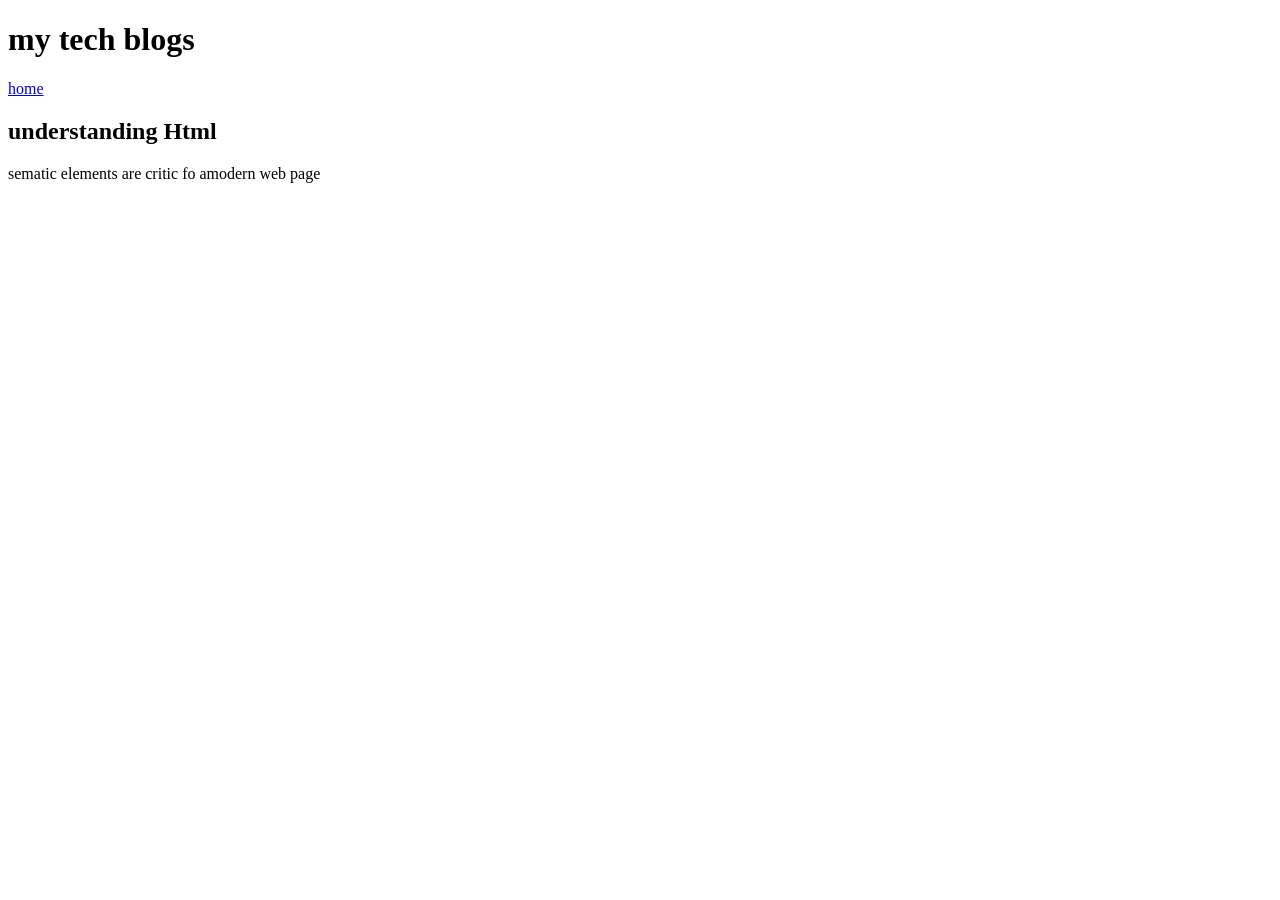
==== index.html @ 8750fa88 "push the codes" ====
<!DOCTYPE html>
<html lang="en">
<head>
    <meta charset="UTF-8">
    <meta name="viewport" content="width=device-width, initial-scale=1.0">
    <title>My first website</title>
</head>
<body>
  <header>
    <h1> my tech blogs</h1>
    </header>
    <nav>
        <a href="https://myaccount.google.com/?utm_source=chrome-settings">home</a>

    </nav>
    <main>
<article>
    <h2>
        understanding Html
    </h2>
    <p>
        sematic elements are critic fo amodern web page
    </p>
</article>
    </main>
</body>
</html>
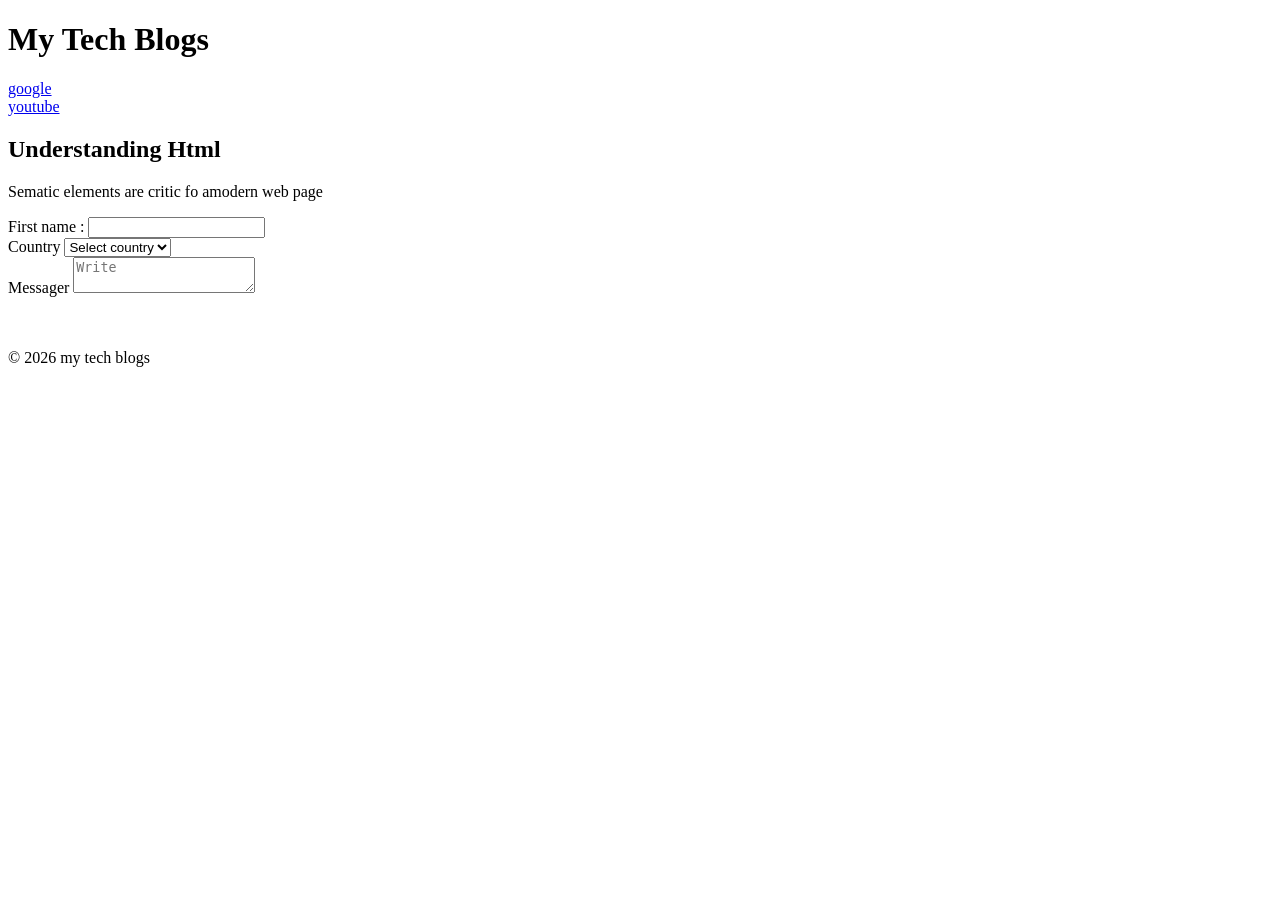
==== commit 16ddc896: "message" ====
--- a/index.html
+++ b/index.html
@@ -7,21 +7,46 @@
 </head>
 <body>
   <header>
-    <h1> my tech blogs</h1>
+    <h1> My Tech Blogs</h1>
     </header>
     <nav>
-        <a href="https://myaccount.google.com/?utm_source=chrome-settings">home</a>
+        <a href="https://www.google.com/s">google</a><br>
+        <a href="https://www.youtube.com/">youtube</a>
 
     </nav>
     <main>
 <article>
     <h2>
-        understanding Html
+        Understanding Html
     </h2>
     <p>
-        sematic elements are critic fo amodern web page
+        Sematic elements are critic fo amodern web page
     </p>
 </article>
-    </main>
+<label for="First name">First name :</label>
+<input type="text" name="First name" required>
+<br>
+
+<label>
+   Country
+    </label>
+<select>
+    <option>Select country</option>
+   <option>Rwanda</option>
+   <option>Uganda</option>
+   <option>Tanzania</option>
+   <option>kenya</option>
+</select>
+<br>
+<label for="Messager :">Messager</label>
+<textarea name="messager"placeholder=Write messager here></textarea>
+<br>
+<br>
+
+</main>
+<br>
+    <footer>
+        <p>© 2026 my tech blogs</p>
+    </footer>
 </body>
 </html>
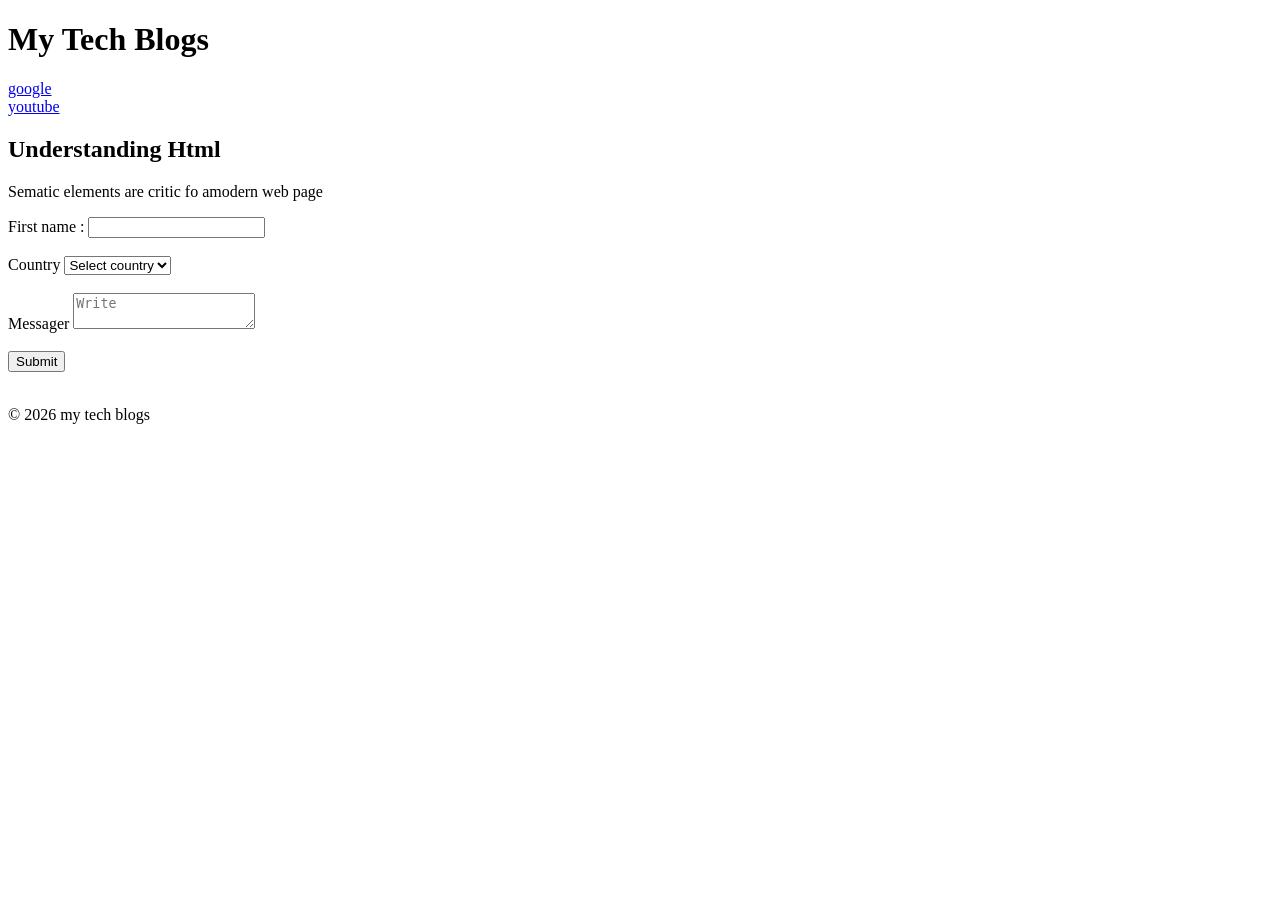
==== commit 8e36f00f: "send messager" ====
--- a/index.html
+++ b/index.html
@@ -26,7 +26,7 @@
 <label for="First name">First name :</label>
 <input type="text" name="First name" required>
 <br>
-
+<br>
 <label>
    Country
     </label>
@@ -38,10 +38,12 @@
    <option>kenya</option>
 </select>
 <br>
+<br>
 <label for="Messager :">Messager</label>
 <textarea name="messager"placeholder=Write messager here></textarea>
 <br>
 <br>
+<button type="submit">Submit</button>
 
 </main>
 <br>
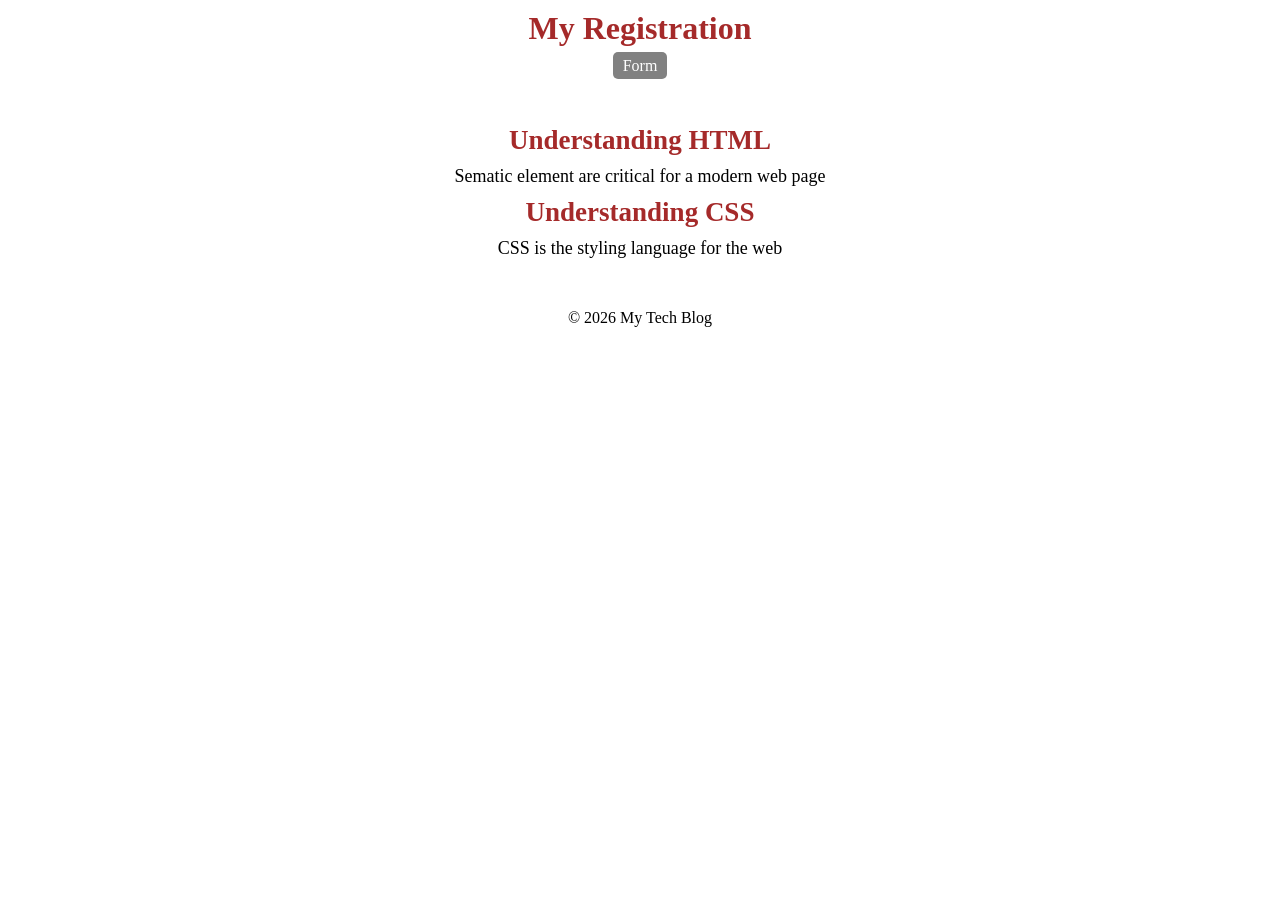
==== commit ab9db4ba: "first push" ====
--- a/index.html
+++ b/index.html
@@ -1,54 +1,39 @@
-<!DOCTYPE html>
+<!doctype html>
+
 <html lang="en">
-<head>
-    <meta charset="UTF-8">
-    <meta name="viewport" content="width=device-width, initial-scale=1.0">
-    <title>My first website</title>
-</head>
-<body>
-  <header>
-    <h1> My Tech Blogs</h1>
-    </header>
+    <head>
+    <meta charset="UTF-8" />
+    <meta name="viewport" content="width=device-width, initial-scale=1.0" />
+    <title>My First Website</title>
+    <link rel="stylesheet" href="/css/styles.css" />
+  </head>
+  
+  <body>
+  <header class="header">
+    <h1>My Registration <form (ngSubmit)="onSubmit()" #form="ngForm">
+    </form></h1>
     <nav>
-        <a href="https://www.google.com/s">google</a><br>
-        <a href="https://www.youtube.com/">youtube</a>
+      <a href="/form.html">Form</a>
+    </nav>
+  </header>
 
-    </nav>
-    <main>
-<article>
-    <h2>
-        Understanding Html
-    </h2>
-    <p>
-        Sematic elements are critic fo amodern web page
-    </p>
-</article>
-<label for="First name">First name :</label>
-<input type="text" name="First name" required>
-<br>
-<br>
-<label>
-   Country
-    </label>
-<select>
-    <option>Select country</option>
-   <option>Rwanda</option>
-   <option>Uganda</option>
-   <option>Tanzania</option>
-   <option>kenya</option>
-</select>
-<br>
-<br>
-<label for="Messager :">Messager</label>
-<textarea name="messager"placeholder=Write messager here></textarea>
-<br>
-<br>
-<button type="submit">Submit</button>
+  <main>
+    <article>
+      <h2>Understanding HTML</h2>
+      <p>Sematic element are critical for a modern web page</p>
+    </article>
+    <article>
+      <h2>Understanding CSS</h2>
+      <p>CSS is the styling language for the web</p>
+    </article>  
+    </article>
+  </main>
+  
 
-</main>
-<br>
-    <footer>
-        <p>© 2026 my tech blogs</p>
-    </footer>
-</body>
+
+  <footer>
+    <p>© 2026 My Tech Blog</p>
+  </footer>
+  </body>
+  
 </html>
--- a/css/styles.css
+++ b/css/styles.css
@@ -0,0 +1,129 @@
+* {
+    margin:0;
+    padding:0;
+    box-sizing: border-box;
+}
+
+body {
+    height: 100vh;
+}
+
+.header {
+    /* border: 2px solid black; */
+    margin: 10px;
+}
+
+.header h1 {
+    text-align: center;
+    color: brown;
+}
+
+.header nav {
+    text-align: center;
+    margin-top: 10px;
+
+}
+
+.header nav a {
+    padding:5px;
+    padding-left: 10px;
+    padding-right: 10px;
+    margin: 5px;
+    border: 1 px solid black;
+    background-color: rgb(129, 129, 129);
+    border-radius: 5px;
+    text-decoration: none;
+    color: white;
+}
+
+main {
+    /* border: 2px solid red; */
+    margin: 20px;
+    padding: 20px;
+    height: 100 vh;
+    text-align: center;
+}
+
+article {
+    font-size: 18px;
+    font-weight: 500;
+  
+}
+
+article h2 {
+      color: brown;
+      margin: 10px;
+}
+
+
+footer {
+    /* border: 2px solid blue; */
+    margin: 30px;
+    text-align: center;
+}
+
+.form-container {
+    border: 2px solid black;
+    margin: 20px;
+    border-radius: 10px;
+    box-shadow: 4px 2px 4px 1px;
+    padding: 20px;
+}
+
+.form-group {
+    padding: 10px;
+}
+
+.form-group label {
+    display: block;
+    margin-bottom: 2px;
+}
+
+.form-group input,
+.form-group select {
+    width: 100%;
+    padding: 8px;
+    border: 1px solid #ccc;
+    border-radius: 4px;
+    cursor: pointer;
+    margin-bottom: 10px;
+}
+
+.form-group :focus {
+    border: 1px solid brown;
+    outline:none;
+    
+}
+
+fieldset {
+    border: 1px solid #ccc;
+    padding: 10px;
+    margin-bottom: 10px;
+    border-radius: 4px;
+}
+
+.form-group textarea {
+    height: 100px;
+    width: 100%;
+    padding: 8px;
+    border: 1px solid #ccc;
+    border-radius: 4px;
+    margin-bottom: 10px;
+}
+
+
+.form-btn button {
+    padding: 10px 20px;
+    border: 1px solid brown;
+    border-radius: 4px;
+    background-color: brown;
+    color: white;
+    cursor: pointer;
+    margin: 10px;
+}
+
+.form-btn button:hover {
+    background-color: white;
+    color: brown;
+    border: 1px solid brown;
+}
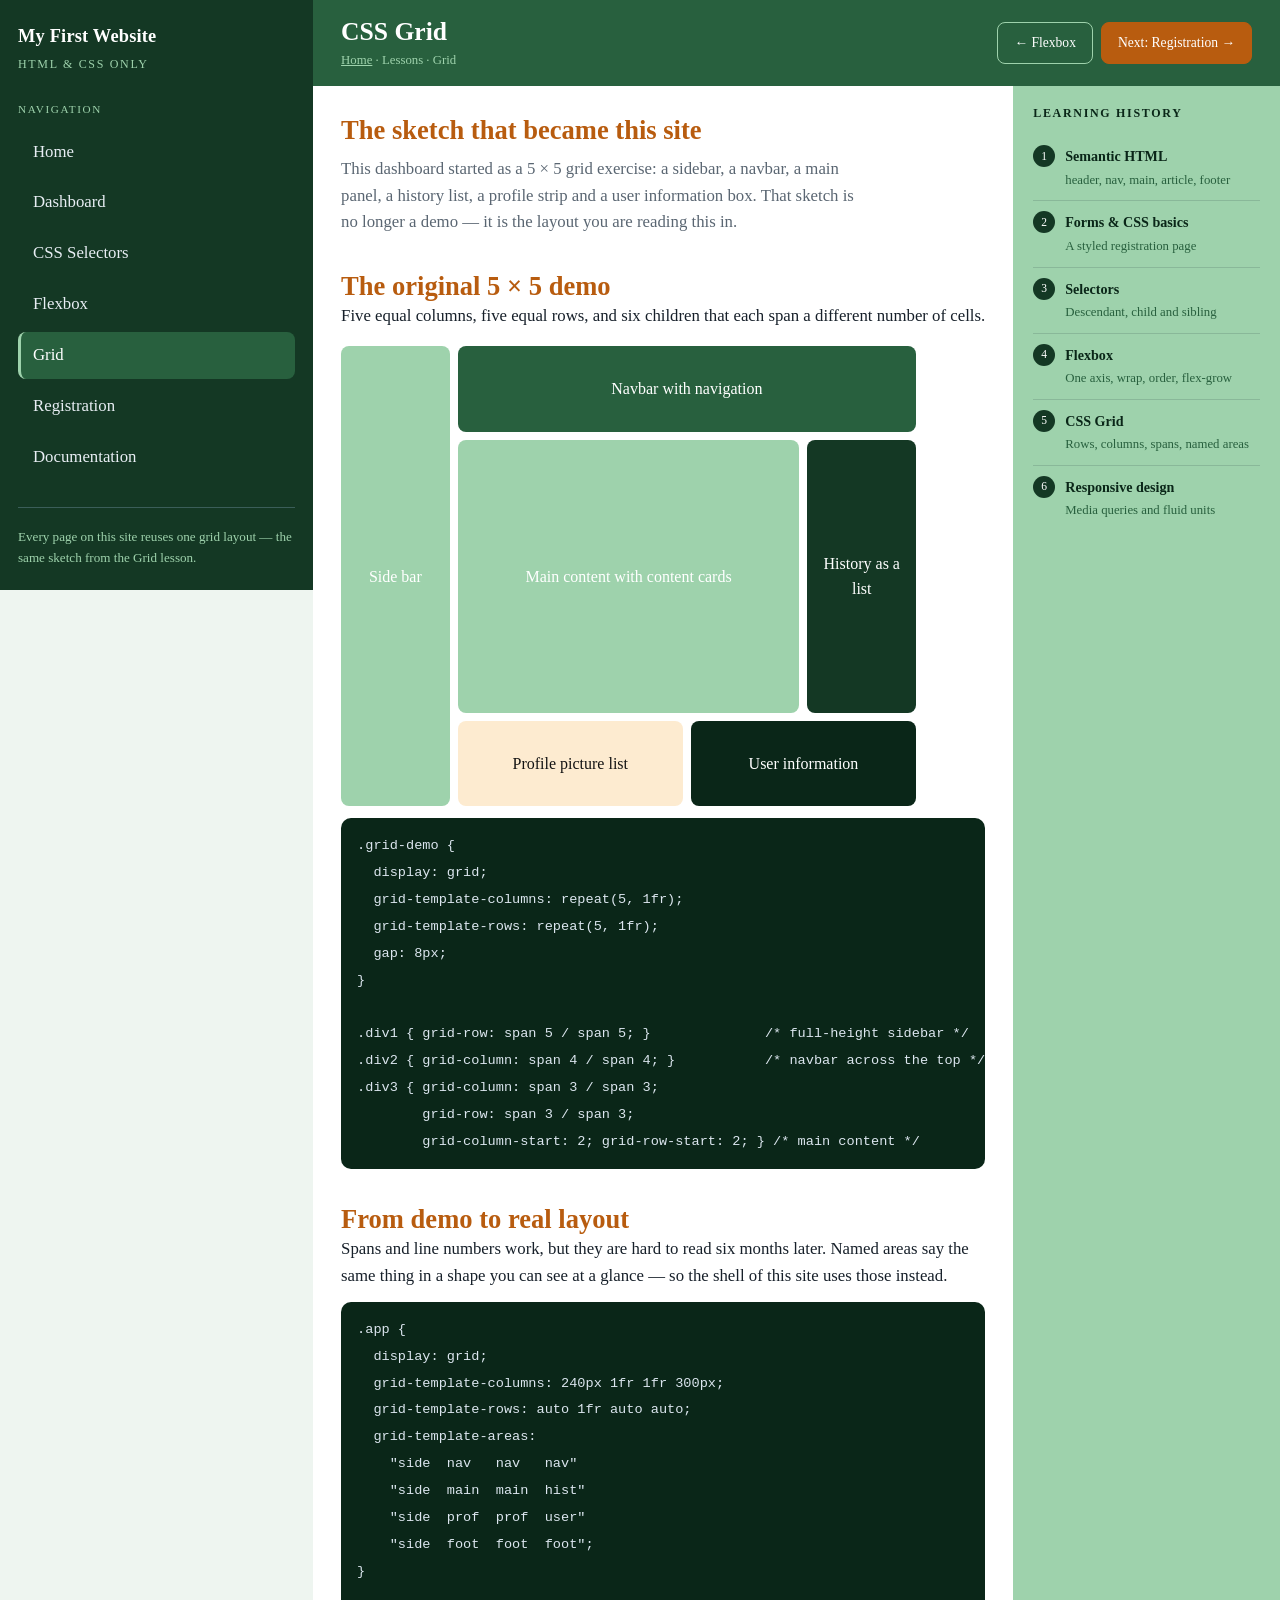
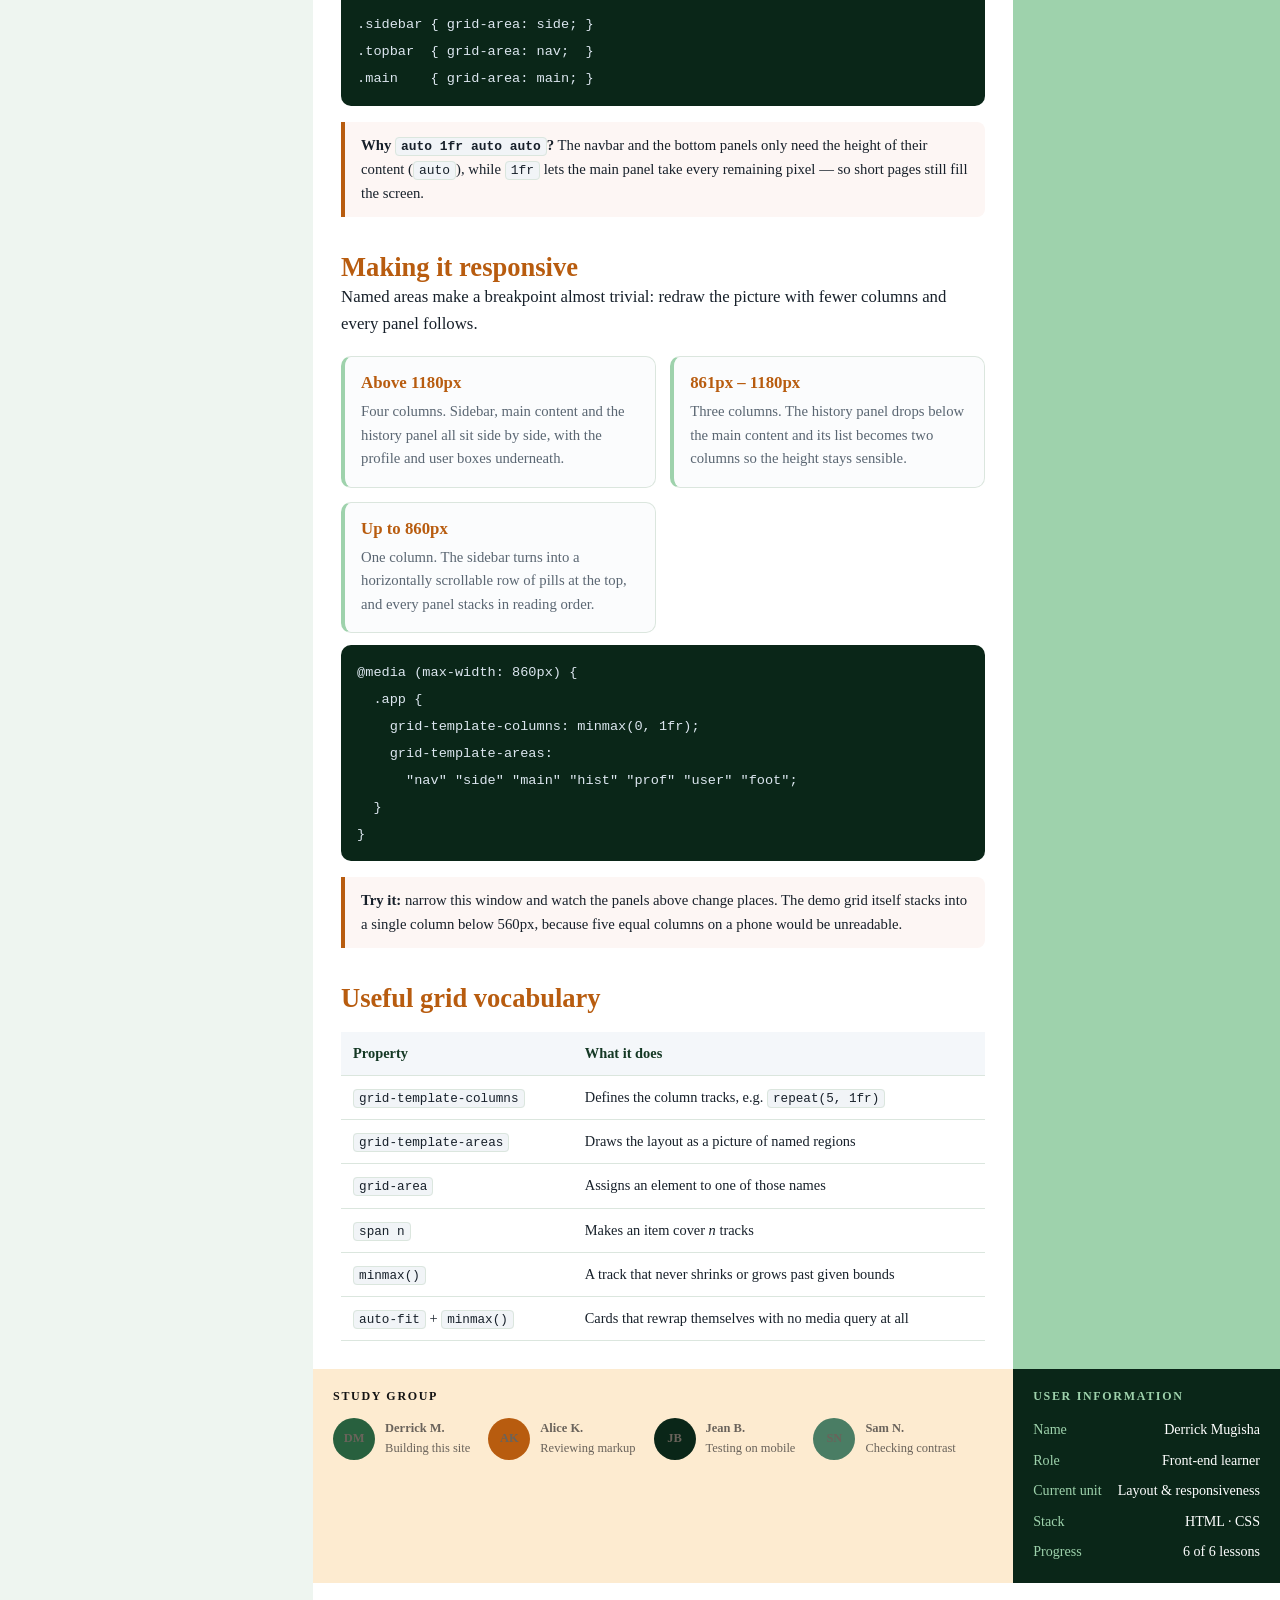
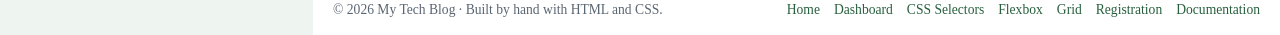
==== commit b4b983a4: "Green Planet Restaurant" ====
--- a/index.html
+++ b/index.html
@@ -1,39 +1,291 @@
 <!doctype html>
-
 <html lang="en">
-    <head>
+  <head>
     <meta charset="UTF-8" />
     <meta name="viewport" content="width=device-width, initial-scale=1.0" />
-    <title>My First Website</title>
-    <link rel="stylesheet" href="/css/styles.css" />
+    <meta
+      name="description"
+      content="CSS Grid study: the dashboard sketch that became the layout of this entire website."
+    />
+    <title>Grid · My First Website</title>
+    <link rel="stylesheet" href="css/styles.css" />
   </head>
+
+  <body>
+    <a class="skip-link" href="#main">Skip to main content</a>
+    <div class="app">
   
-  <body>
-  <header class="header">
-    <h1>My Registration <form (ngSubmit)="onSubmit()" #form="ngForm">
-    </form></h1>
-    <nav>
-      <a href="/form.html">Form</a>
-    </nav>
-  </header>
-
-  <main>
-    <article>
-      <h2>Understanding HTML</h2>
-      <p>Sematic element are critical for a modern web page</p>
-    </article>
-    <article>
-      <h2>Understanding CSS</h2>
-      <p>CSS is the styling language for the web</p>
-    </article>  
-    </article>
-  </main>
-  
-
-
-  <footer>
-    <p>© 2026 My Tech Blog</p>
-  </footer>
+      <aside class="sidebar">
+        <p class="brand">My First Website<span>HTML &amp; CSS only</span></p>
+
+        <p class="nav-label">Navigation</p>
+        <nav class="side-nav" aria-label="Main navigation">
+          <ul>
+            <li><a href="index.html">Home</a></li>
+            <li><a href="dashboard.html">Dashboard</a></li>
+            <li><a href="index2.html">CSS Selectors</a></li>
+            <li><a href="flex.html">Flexbox</a></li>
+            <li><a href="grid.html" aria-current="page">Grid</a></li>
+            <li><a href="form.html">Registration</a></li>
+            <li><a href="docs.html">Documentation</a></li>
+          </ul>
+        </nav>
+
+        <p class="side-note">
+          Every page on this site reuses one grid layout — the same sketch from
+          the Grid lesson.
+        </p>
+      </aside>
+
+      <header class="topbar">
+        <div>
+          <h1>CSS Grid</h1>
+          <p class="crumbs"><a href="index.html">Home</a> · Lessons · Grid</p>
+        </div>
+        <div class="topbar-actions">
+          <a class="btn" href="flex.html">← Flexbox</a>
+          <a class="btn btn-solid" href="form.html">Next: Registration →</a>
+        </div>
+      </header>
+
+      <main class="main panel" id="main">
+        <h2>The sketch that became this site</h2>
+        <p class="lede">
+          This dashboard started as a 5&nbsp;×&nbsp;5 grid exercise: a sidebar, a
+          navbar, a main panel, a history list, a profile strip and a user
+          information box. That sketch is no longer a demo — it is the layout
+          you are reading this in.
+        </p>
+
+        <section>
+          <h2>The original 5 × 5 demo</h2>
+          <p>
+            Five equal columns, five equal rows, and six children that each span
+            a different number of cells.
+          </p>
+
+          <div class="grid-demo">
+            <div class="div1">Side bar</div>
+            <div class="div2">Navbar with navigation</div>
+            <div class="div3">Main content with content cards</div>
+            <div class="div8">History as a list</div>
+            <div class="div9">Profile picture list</div>
+            <div class="div10">User information</div>
+          </div>
+
+          <pre><code>.grid-demo {
+  display: grid;
+  grid-template-columns: repeat(5, 1fr);
+  grid-template-rows: repeat(5, 1fr);
+  gap: 8px;
+}
+
+.div1 { grid-row: span 5 / span 5; }              /* full-height sidebar */
+.div2 { grid-column: span 4 / span 4; }           /* navbar across the top */
+.div3 { grid-column: span 3 / span 3;
+        grid-row: span 3 / span 3;
+        grid-column-start: 2; grid-row-start: 2; } /* main content */</code></pre>
+        </section>
+
+        <section>
+          <h2>From demo to real layout</h2>
+          <p>
+            Spans and line numbers work, but they are hard to read six months
+            later. Named areas say the same thing in a shape you can see at a
+            glance — so the shell of this site uses those instead.
+          </p>
+
+          <pre><code>.app {
+  display: grid;
+  grid-template-columns: 240px 1fr 1fr 300px;
+  grid-template-rows: auto 1fr auto auto;
+  grid-template-areas:
+    "side  nav   nav   nav"
+    "side  main  main  hist"
+    "side  prof  prof  user"
+    "side  foot  foot  foot";
+}
+
+.sidebar { grid-area: side; }
+.topbar  { grid-area: nav;  }
+.main    { grid-area: main; }</code></pre>
+
+          <div class="note">
+            <strong>Why <code>auto 1fr auto auto</code>?</strong> The navbar and
+            the bottom panels only need the height of their content
+            (<code>auto</code>), while <code>1fr</code> lets the main panel take
+            every remaining pixel — so short pages still fill the screen.
+          </div>
+        </section>
+
+        <section>
+          <h2>Making it responsive</h2>
+          <p>
+            Named areas make a breakpoint almost trivial: redraw the picture with
+            fewer columns and every panel follows.
+          </p>
+
+          <div class="cards">
+            <article class="card">
+              <h3>Above 1180px</h3>
+              <p>
+                Four columns. Sidebar, main content and the history panel all
+                sit side by side, with the profile and user boxes underneath.
+              </p>
+            </article>
+            <article class="card">
+              <h3>861px – 1180px</h3>
+              <p>
+                Three columns. The history panel drops below the main content and
+                its list becomes two columns so the height stays sensible.
+              </p>
+            </article>
+            <article class="card">
+              <h3>Up to 860px</h3>
+              <p>
+                One column. The sidebar turns into a horizontally scrollable row
+                of pills at the top, and every panel stacks in reading order.
+              </p>
+            </article>
+          </div>
+
+          <pre><code>@media (max-width: 860px) {
+  .app {
+    grid-template-columns: minmax(0, 1fr);
+    grid-template-areas:
+      "nav" "side" "main" "hist" "prof" "user" "foot";
+  }
+}</code></pre>
+
+          <div class="note">
+            <strong>Try it:</strong> narrow this window and watch the panels
+            above change places. The demo grid itself stacks into a single
+            column below 560px, because five equal columns on a phone would be
+            unreadable.
+          </div>
+        </section>
+
+        <section>
+          <h2>Useful grid vocabulary</h2>
+          <div class="table-wrap">
+            <table>
+              <thead>
+                <tr>
+                  <th>Property</th>
+                  <th>What it does</th>
+                </tr>
+              </thead>
+              <tbody>
+                <tr>
+                  <td><code>grid-template-columns</code></td>
+                  <td>Defines the column tracks, e.g. <code>repeat(5, 1fr)</code></td>
+                </tr>
+                <tr>
+                  <td><code>grid-template-areas</code></td>
+                  <td>Draws the layout as a picture of named regions</td>
+                </tr>
+                <tr>
+                  <td><code>grid-area</code></td>
+                  <td>Assigns an element to one of those names</td>
+                </tr>
+                <tr>
+                  <td><code>span n</code></td>
+                  <td>Makes an item cover <em>n</em> tracks</td>
+                </tr>
+                <tr>
+                  <td><code>minmax()</code></td>
+                  <td>A track that never shrinks or grows past given bounds</td>
+                </tr>
+                <tr>
+                  <td><code>auto-fit</code> + <code>minmax()</code></td>
+                  <td>Cards that rewrap themselves with no media query at all</td>
+                </tr>
+              </tbody>
+            </table>
+          </div>
+        </section>
+      </main>
+
+      <section class="history">
+        <h2>Learning history</h2>
+        <ol>
+          <li>
+            <strong>Semantic HTML</strong>
+            <span>header, nav, main, article, footer</span>
+          </li>
+          <li>
+            <strong>Forms &amp; CSS basics</strong>
+            <span>A styled registration page</span>
+          </li>
+          <li>
+            <strong>Selectors</strong>
+            <span>Descendant, child and sibling</span>
+          </li>
+          <li>
+            <strong>Flexbox</strong>
+            <span>One axis, wrap, order, flex-grow</span>
+          </li>
+          <li>
+            <strong>CSS Grid</strong>
+            <span>Rows, columns, spans, named areas</span>
+          </li>
+          <li>
+            <strong>Responsive design</strong>
+            <span>Media queries and fluid units</span>
+          </li>
+        </ol>
+      </section>
+
+      <section class="profiles">
+        <h2>Study group</h2>
+        <ul class="avatars">
+          <li>
+            <span class="avatar" aria-hidden="true">DM</span>
+            <span><b>Derrick M.</b><span>Building this site</span></span>
+          </li>
+          <li>
+            <span class="avatar avatar-2" aria-hidden="true">AK</span>
+            <span><b>Alice K.</b><span>Reviewing markup</span></span>
+          </li>
+          <li>
+            <span class="avatar avatar-3" aria-hidden="true">JB</span>
+            <span><b>Jean B.</b><span>Testing on mobile</span></span>
+          </li>
+          <li>
+            <span class="avatar avatar-4" aria-hidden="true">SN</span>
+            <span><b>Sam N.</b><span>Checking contrast</span></span>
+          </li>
+        </ul>
+      </section>
+
+      <section class="userinfo">
+        <h2>User information</h2>
+        <dl>
+          <dt>Name</dt>
+          <dd>Derrick Mugisha</dd>
+          <dt>Role</dt>
+          <dd>Front-end learner</dd>
+          <dt>Current unit</dt>
+          <dd>Layout &amp; responsiveness</dd>
+          <dt>Stack</dt>
+          <dd>HTML · CSS</dd>
+          <dt>Progress</dt>
+          <dd>6 of 6 lessons</dd>
+        </dl>
+      </section>
+
+      <footer class="footer">
+        <p>© 2026 My Tech Blog · Built by hand with HTML and CSS.</p>
+        <nav aria-label="Footer navigation">
+          <a href="index.html">Home</a>
+          <a href="dashboard.html">Dashboard</a>
+          <a href="index2.html">CSS Selectors</a>
+          <a href="flex.html">Flexbox</a>
+          <a href="grid.html">Grid</a>
+          <a href="form.html">Registration</a>
+          <a href="docs.html">Documentation</a>
+        </nav>
+      </footer>
+    </div>
   </body>
-  
 </html>
--- a/css/styles.css
+++ b/css/styles.css
@@ -1,129 +1,1344 @@
+/* ==========================================================================
+   My First Website — shared stylesheets
+   One dashboard shell (from the grid lesson) reused by every page.
+   HTML + CSS only. No JavaScript.
+   ========================================================================== */
+
+/* --------------------------------------------------------------------------
+   1. Design tokens
+   -------------------------------------------------------------------------- */
+:root {
+  /* palette */
+  --navy-900: rgb(10, 38, 24);     /* darkest: user box, code blocks */
+  --navy-800: rgb(20, 56, 36);     /* sidebar */
+  --navy-600: rgb(40, 96, 62);     /* top bar, hover states */
+  --blue-300: rgb(158, 210, 172);  /* light accent, history panel */
+  --cream: #fdebd0;                /* profile panel */
+  --brown: #b85c0f;                /* buttons, headings, highlights */
+
+  --ink: #17202a;
+  --ink-soft: #5a6672;
+  --line: #dbe6de;
+  --surface: #ffffff;
+  --page: #eef5f0;                 /* background behind the cards */
+  /* ...keep the layout and font lines below unchanged... */
+}
+
+/* --------------------------------------------------------------------------
+   2. Reset / base
+   -------------------------------------------------------------------------- */
 * {
-    margin:0;
-    padding:0;
-    box-sizing: border-box;
+  margin: 0;
+  padding: 0;
+  box-sizing: border-box;
+}
+
+html {
+  -webkit-text-size-adjust: 100%;
 }
 
 body {
-    height: 100vh;
-}
-
-.header {
-    /* border: 2px solid black; */
-    margin: 10px;
-}
-
-.header h1 {
+  min-height: 100vh;
+  font-family: var(--font);
+  font-size: clamp(0.95rem, 0.9rem + 0.2vw, 1.05rem);
+  line-height: 1.6;
+  color: var(--ink);
+  background-color: var(--page);
+}
+
+img {
+  max-width: 100%;
+  display: block;
+}
+
+a {
+  color: var(--navy-600);
+}
+
+h1,
+h2,
+h3 {
+  line-height: 1.25;
+  text-wrap: balance;
+}
+
+.skip-link {
+  position: absolute;
+  left: -9999px;  
+  top: 0;
+  z-index: 10;
+  background-color: var(--brown);
+  color: #fff;
+  padding: 10px 16px;
+  border-radius: 0 0 8px 0;
+  text-decoration: none;
+}
+
+.skip-link:focus {
+  left: 0;
+}
+
+:focus-visible {
+  outline: 3px solid var(--brown);
+  outline-offset: 2px;
+}
+
+.app {
+  display: grid;
+  gap: var(--gap);
+  padding: var(--gap);
+  min-height: 100vh;
+  grid-template-columns: var(--side-w) 1fr 1fr var(--aside-w);
+  grid-template-rows: auto 1fr auto auto;
+  grid-template-areas:
+    "side  nav   nav   nav"
+    "side  main  main  hist"
+    "side  prof  prof  user"
+    "side  foot  foot  foot";
+}
+
+.sidebar  { grid-area: side; }
+.topbar   { grid-area: nav; }
+.main     { grid-area: main; }
+.history  { grid-area: hist; }
+.profiles { grid-area: prof; }
+.userinfo { grid-area: user; }
+.footer   { grid-area: foot; }
+
+/* Shared panel look */
+.panel {
+  background-color: var(--surface);
+  border-radius: var(--radius);
+  box-shadow: var(--shadow);
+  padding: clamp(16px, 1rem + 1vw, 28px);
+  min-width: 0; /* lets grid children shrink instead of overflowing */
+}
+
+.sidebar {
+  background-color: var(--navy-800);
+  color: #fff;
+  border-radius: var(--radius);
+  padding: 22px 18px;
+  box-shadow: var(--shadow);
+  /* stays put while the main column scrolls */
+  position: sticky;
+  top: var(--gap);
+  align-self: start;
+  max-height: calc(100vh - (var(--gap) * 2));
+  overflow-y: auto;
+}
+
+.sidebar .brand {
+  font-size: 1.15rem;
+  font-weight: 600;
+  letter-spacing: 0.01em;
+  color: #fff;
+}
+
+.sidebar .brand span {
+  display: block;
+  font-size: 0.75rem;
+  font-weight: 400;
+  text-transform: uppercase;
+  letter-spacing: 0.14em;
+  color: var(--blue-300);
+  margin-top: 4px;
+}
+
+.sidebar .nav-label {
+  font-size: 0.7rem;
+  text-transform: uppercase;
+  letter-spacing: 0.14em;
+  color: var(--blue-300);
+  margin: 26px 0 10px;
+}
+
+.side-nav ul {
+  list-style: none;
+  display: flex;
+  flex-direction: column;
+  gap: 4px;
+}
+
+.side-nav a {
+  display: block;
+  padding: 10px 12px;
+  border-radius: 8px;
+  color: #e8eef4;
+  text-decoration: none;
+  font-weight: 500;
+  border-left: 3px solid transparent;
+}
+
+.side-nav a:hover {
+  background-color: var(--navy-600);
+  color: #fff;
+}
+
+.side-nav a[aria-current="page"] {
+  background-color: var(--navy-600);
+  border-left-color: var(--blue-300);
+  color: #fff;
+}
+
+.sidebar .side-note {
+  margin-top: 26px;
+  padding-top: 18px;
+  border-top: 1px solid rgba(148, 183, 213, 0.3);
+  font-size: 0.82rem;
+  color: var(--blue-300);
+}
+
+.topbar {
+  background-color: var(--navy-600);
+  color: #fff;
+  border-radius: var(--radius);
+  box-shadow: var(--shadow);
+  padding: 16px clamp(16px, 1rem + 1vw, 28px);
+  display: flex;
+  flex-wrap: wrap;
+  align-items: center;
+  justify-content: space-between;
+  gap: 12px;
+}
+
+.topbar h1 {
+  font-size: clamp(1.1rem, 1rem + 0.8vw, 1.6rem);
+  font-weight: 600;
+}
+
+.topbar .crumbs {
+  font-size: 0.8rem;
+  color: var(--blue-300);
+  margin-top: 2px;
+}
+
+.topbar .crumbs a {
+  color: var(--blue-300);
+}
+
+.topbar-actions {
+  display: flex;
+  flex-wrap: wrap;
+  gap: 8px;
+}
+
+.btn {
+  display: inline-block;
+  padding: 9px 16px;
+  border-radius: 8px;
+  border: 1px solid var(--blue-300);
+  background-color: transparent;
+  color: #fff;
+  text-decoration: none;
+  font: inherit;
+  font-size: 0.85rem;
+  font-weight: 500;
+  cursor: pointer;
+}
+
+.btn:hover {
+  background-color: var(--blue-300);
+  color: var(--navy-900);
+}
+
+.btn-solid {
+  background-color: var(--brown);
+  border-color: var(--brown);
+  color: #fff;
+}
+
+.btn-solid:hover {
+  background-color: #fff;
+  color: var(--brown);
+  border-color: #fff;
+}
+
+.main h2 {
+  color: var(--brown);
+  font-size: clamp(1.25rem, 1.1rem + 0.7vw, 1.7rem);
+}
+
+.main > h2 + p,
+.main .lede {
+  color: var(--ink-soft);
+  margin-top: 8px;
+  max-width: 62ch;
+}
+
+.main section {
+  margin-top: 34px;
+}
+
+.main h3 {
+  color: var(--navy-800);
+  font-size: 1.05rem;
+  margin-top: 24px;
+  margin-bottom: 6px;
+}
+
+.main p + p {
+  margin-top: 10px;
+}
+
+.main ul,
+.main ol {
+  margin: 10px 0 0 1.2em;
+}
+
+.main li + li {
+  margin-top: 4px;
+}
+
+.cards {
+  display: grid;
+  grid-template-columns: repeat(auto-fit, minmax(230px, 1fr));
+  gap: 14px;
+  margin-top: 18px;
+}
+
+.card {
+  border: 1px solid var(--line);
+  border-left: 4px solid var(--blue-300);
+  border-radius: 10px;
+  padding: 16px;
+  background-color: #fbfcfd;
+}
+
+.card h3 {
+  color: var(--brown);
+  margin-top: 0;
+  margin-bottom: 6px;
+}
+
+.card p {
+  font-size: 0.92rem;
+  color: var(--ink-soft);
+}
+
+.card a {
+  display: inline-block;
+  margin-top: 10px;
+  font-size: 0.85rem;
+  font-weight: 600;
+  color: var(--navy-600);
+}
+
+/* Small stat tiles */
+.stats {
+  display: grid;
+  grid-template-columns: repeat(auto-fit, minmax(140px, 1fr));
+  gap: 12px;
+  margin-top: 18px;
+}
+
+.stat {
+  background-color: var(--navy-800);
+  color: #fff;
+  border-radius: 10px;
+  padding: 14px 16px;
+}
+
+.stat b {
+  display: block;
+  font-size: 1.6rem;
+  line-height: 1.2;
+}
+
+.stat span {
+  font-size: 0.75rem;
+  text-transform: uppercase;
+  letter-spacing: 0.1em;
+  color: var(--blue-300);
+}
+
+/* Code snippets inside lessons */
+code {
+  font-family: ui-monospace, "SFMono-Regular", Menlo, Consolas, monospace;
+  font-size: 0.88em;
+  background-color: #f1f4f7;
+  border: 1px solid var(--line);
+  border-radius: 4px;
+  padding: 1px 5px;
+}
+
+pre {
+  margin-top: 12px;
+  background-color: var(--navy-900);
+  color: #dce6ef;
+  border-radius: 10px;
+  padding: 14px 16px;
+  overflow-x: auto; /* long lines scroll instead of breaking the layout */
+}
+
+pre code {
+  background: none;
+  border: 0;
+  padding: 0;
+  color: inherit;
+  font-size: 0.85rem;
+}
+
+.note {
+  margin-top: 16px;
+  border-left: 4px solid var(--brown);
+  background-color: #fdf6f4;
+  border-radius: 0 8px 8px 0;
+  padding: 12px 16px;
+  font-size: 0.92rem;
+}
+
+.table-wrap {
+  overflow-x: auto; /* tables are the one thing allowed to be wider */
+  margin-top: 16px;
+}
+
+table {
+  border-collapse: collapse;
+  width: 100%;
+  min-width: 420px;
+  font-size: 0.9rem;
+}
+
+th,
+td {
+  text-align: left;
+  padding: 10px 12px;
+  border-bottom: 1px solid var(--line);
+}
+
+th {
+  background-color: #f4f7fa;
+  color: var(--navy-800);
+}
+
+.history {
+  background-color: var(--blue-300);
+  color: var(--navy-900);
+  border-radius: var(--radius);
+  box-shadow: var(--shadow);
+  padding: 20px;
+}
+
+.history h2,
+.profiles h2,
+.userinfo h2 {
+  font-size: 0.75rem;
+  text-transform: uppercase;
+  letter-spacing: 0.14em;
+  margin-bottom: 14px;
+}
+
+.history ol {
+  list-style: none;
+  counter-reset: hist;
+}
+
+.history li {
+  counter-increment: hist;
+  position: relative;
+  padding: 10px 0 10px 32px;
+  border-bottom: 1px solid rgba(15, 35, 52, 0.15);
+  font-size: 0.88rem;
+}
+
+.history li:last-child {
+  border-bottom: 0;
+}
+
+.history li::before {
+  content: counter(hist);
+  position: absolute;
+  left: 0;
+  top: 10px;
+  width: 22px;
+  height: 22px;
+  border-radius: 50%;
+  background-color: var(--navy-800);
+  color: #fff;
+  font-size: 0.72rem;
+  display: grid;
+  place-items: center;
+}
+
+.history li strong {
+  display: block;
+  color: var(--navy-900);
+}
+
+.history li span {
+  color: var(--navy-600);
+  font-size: 0.8rem;
+}
+
+.profiles {
+  background-color: var(--cream);
+  color: rgb(19, 19, 19);
+  border-radius: var(--radius);
+  box-shadow: var(--shadow);
+  padding: 20px;
+}
+
+.avatars {
+  list-style: none;
+  display: flex;
+  flex-wrap: wrap;
+  gap: 18px;
+}
+
+.avatars li {
+  display: flex;
+  align-items: center;
+  gap: 10px;
+  font-size: 0.85rem;
+}
+
+.avatar {
+  width: 42px;
+  height: 42px;
+  flex: 0 0 42px;
+  border-radius: 50%;
+  display: grid;
+  place-items: center;
+  color: #fff;
+  font-weight: 600;
+  font-size: 0.85rem;
+  background-color: var(--navy-600);
+}
+
+.avatar-2 { background-color: var(--brown); }
+.avatar-3 { background-color: var(--navy-900); }
+.avatar-4 { background-color: #4a7d64; }
+
+.avatars li b {
+  display: block;
+  font-weight: 600;
+}
+
+.avatars li span {
+  color: #6a635b;
+  font-size: 0.78rem;
+}
+
+.userinfo {
+  background-color: var(--navy-900);
+  color: #fff;
+  border-radius: var(--radius);
+  box-shadow: var(--shadow);
+  padding: 20px;
+}
+
+.userinfo h2 {
+  color: var(--blue-300);
+}
+
+.userinfo dl {
+  display: grid;
+  grid-template-columns: auto 1fr;
+  gap: 8px 16px;
+  font-size: 0.88rem;
+}
+
+.userinfo dt {
+  color: var(--blue-300);
+}
+
+.userinfo dd {
+  text-align: right;
+  overflow-wrap: anywhere;
+}
+
+.footer {
+  background-color: var(--surface);
+  border-radius: var(--radius);
+  box-shadow: var(--shadow);
+  padding: 16px 20px;
+  display: flex;
+  flex-wrap: wrap;
+  gap: 8px 20px;
+  align-items: center;
+  justify-content: space-between;
+  font-size: 0.85rem;
+  color: var(--ink-soft);
+}
+
+.footer nav {
+  display: flex;
+  flex-wrap: wrap;
+  gap: 14px;
+}
+
+.footer a {
+  color: var(--navy-600);
+  text-decoration: none;
+}
+
+.footer a:hover {
+  text-decoration: underline;
+}
+
+.form-container {
+  border: 1px solid var(--line);
+  border-radius: 12px;
+  box-shadow: var(--shadow);
+  padding: clamp(16px, 1rem + 1vw, 26px);
+  margin-top: 18px;
+  background-color: #fbfcfd;
+}
+
+.form-row {
+  display: grid;
+  grid-template-columns: repeat(auto-fit, minmax(230px, 1fr));
+  gap: 0 16px;
+}
+
+.form-group {
+  padding: 8px 0;
+}
+
+.form-group label {
+  display: block;
+  margin-bottom: 6px;
+  font-size: 0.88rem;
+  font-weight: 500;
+  color: var(--navy-800);
+}
+
+.form-group input,
+.form-group select,
+.form-group textarea {
+  width: 100%;
+  padding: 10px;
+  font: inherit;
+  font-size: 0.92rem;
+  color: var(--ink);
+  border: 1px solid #ccc;
+  border-radius: 6px;
+  background-color: #fff;
+}
+
+.form-group select {
+  cursor: pointer;
+}
+
+.form-group textarea {
+  min-height: 120px;
+  resize: vertical;
+}
+
+.form-group input:focus,
+.form-group select:focus,
+.form-group textarea:focus {
+  border-color: var(--brown);
+  outline: 2px solid rgba(165, 42, 42, 0.25);
+  outline-offset: 0;
+}
+
+.form-group .hint {
+  display: block;
+  margin-top: 4px;
+  font-size: 0.78rem;
+  color: var(--ink-soft);
+}
+
+fieldset {
+  border: 1px solid #ccc;
+  padding: 12px 14px;
+  margin: 8px 0;
+  border-radius: 6px;
+}
+
+legend {
+  padding: 0 6px;
+  font-size: 0.88rem;
+  font-weight: 500;
+  color: var(--navy-800);
+}
+
+.radio-row {
+  display: flex;
+  flex-wrap: wrap;
+  gap: 10px 22px;
+}
+
+.radio-row label {
+  display: flex;
+  align-items: center;
+  gap: 7px;
+  margin: 0;
+  font-weight: 400;
+  cursor: pointer;
+}
+
+.radio-row input {
+  width: auto;
+  margin: 0;
+  accent-color: var(--brown);
+  cursor: pointer;
+}
+
+.form-btn {
+  display: flex;
+  flex-wrap: wrap;
+  gap: 12px;
+  margin-top: 18px;
+}
+
+.form-btn button {
+  padding: 11px 22px;
+  font: inherit;
+  font-weight: 500;
+  border: 1px solid var(--brown);
+  border-radius: 6px;
+  background-color: var(--brown);
+  color: #fff;
+  cursor: pointer;
+}
+
+.form-btn button:hover {
+  background-color: #fff;
+  color: var(--brown);
+}
+
+.form-btn button[type="reset"] {
+  background-color: transparent;
+  color: var(--brown);
+}
+
+.form-btn button[type="reset"]:hover {
+  background-color: var(--brown);
+  color: #fff;
+}
+
+.flex-demo {
+  display: flex;
+  justify-content: space-evenly;
+  align-items: center;
+  align-content: stretch;
+  flex-wrap: wrap;
+  gap: 20px;
+  min-height: 240px;
+  margin-top: 16px;
+  padding: 16px;
+  border: 1px dashed var(--blue-300);
+  border-radius: 10px;
+  background-color: #f7fafc;
+}
+
+.flex-demo .child {
+  width: 50px;
+  height: 50px;
+  padding: 10px;
+  display: grid;
+  place-items: center;
+  background-color: var(--brown);
+  color: rgb(252, 249, 249);
+  border-radius: 6px;
+  font-weight: 600;
+}
+
+/* The second child is the one being experimented on. */
+.flex-demo .child:nth-child(2) {
+  background-color: var(--navy-600);
+  order: 2;
+  flex: 1 1 100px;
+  align-self: center;
+}
+
+/* --- Grid demo: the dashboard sketch this whole site is built from --- */
+.grid-demo {
+  display: grid;
+  grid-template-columns: repeat(5, 1fr);
+  grid-template-rows: repeat(5, 1fr);
+  gap: 8px;
+  aspect-ratio: 5 / 4;
+  max-height: 460px;
+  margin-top: 16px;
+}
+
+.grid-demo > div {
+  align-content: center;
+  text-align: center;
+  color: #fff;
+  font-size: clamp(0.7rem, 0.6rem + 0.5vw, 1rem);
+  font-weight: 500;
+  border-radius: 8px;
+  padding: 6px;
+}
+
+.grid-demo .div1 {
+  grid-row: span 5 / span 5;
+  background-color: var(--blue-300);
+}
+
+.grid-demo .div2 {
+  grid-column: span 4 / span 4;
+  background-color: var(--navy-600);
+}
+
+.grid-demo .div3 {
+  grid-column: span 3 / span 3;
+  grid-row: span 3 / span 3;
+  grid-column-start: 2;
+  grid-row-start: 2;
+  background-color: var(--blue-300);
+}
+
+.grid-demo .div8 {
+  grid-row: span 3 / span 3;
+  grid-column-start: 5;
+  grid-row-start: 2;
+  background-color: var(--navy-800);
+}
+
+.grid-demo .div9 {
+  grid-column: span 2 / span 2;
+  grid-column-start: 2;
+  grid-row-start: 5;
+  background-color: var(--cream);
+  color: rgb(19, 19, 19);
+}
+
+.grid-demo .div10 {
+  grid-column: span 2 / span 2;
+  grid-column-start: 4;
+  grid-row-start: 5;
+  background-color: var(--navy-900);
+}
+
+.selector-demo {
+  margin-top: 16px;
+  border: 1px dashed var(--blue-300);
+  border-radius: 10px;
+  padding: 16px;
+  background-color: #f7fafc;
+}
+
+.selector-demo .demo-card {
+  border: 1px solid var(--line);
+  border-radius: 8px;
+  padding: 14px;
+  background-color: #fff;
+}
+
+/* every <p> inside .demo-card, however deeply nested */
+.selector-demo .demo-card p {
+  color: var(--brown);
+  font-weight: 600;
+}
+
+.selector-demo .demo-card > div {
+  margin-top: 10px;
+  padding-left: 14px;
+  border-left: 3px solid var(--blue-300);
+}
+
+.selector-demo h3 {
+  margin-top: 18px;
+}
+
+/* only the <p> immediately after the h3 */
+.selector-demo h3 + p {
+  background-color: var(--cream);
+  border-radius: 6px;
+  padding: 8px 10px;
+  font-weight: 600;
+}
+
+.selector-demo > p {
+  margin-top: 8px;
+}
+
+.toc {
+  margin-top: 18px;
+  border: 1px solid var(--line);
+  border-radius: 10px;
+  padding: 18px 20px;
+  background-color: #f7fafc;
+}
+
+.toc h3 {
+  margin-top: 0;
+  font-size: 0.75rem;
+  text-transform: uppercase;
+  letter-spacing: 0.14em;
+  color: var(--ink-soft);
+  margin-bottom: 10px;
+}
+
+.toc ol {
+  margin: 0 0 0 1.2em;
+  columns: 2;
+  column-gap: 30px;
+}
+
+.toc li {
+  margin: 0 0 4px;
+  break-inside: avoid;
+}
+
+.toc a {
+  color: var(--navy-600);
+  text-decoration: none;
+}
+
+.toc a:hover {
+  text-decoration: underline;
+}
+
+/* Section headings in the docs get a rule above them so the long page
+   still has visible joints when you scroll. */
+.doc-section {
+  border-top: 1px solid var(--line);
+  padding-top: 26px;
+}
+
+/* Anchor targets clear the sticky sidebar when jumped to. */
+.doc-section h2 {
+  scroll-margin-top: 20px;
+}
+
+.filetree {
+  margin-top: 14px;
+  white-space: pre;
+  background-color: var(--navy-900);
+  color: #dce6ef;
+  border-radius: 10px;
+  padding: 16px 18px;
+  overflow-x: auto;
+  font-family: ui-monospace, "SFMono-Regular", Menlo, Consolas, monospace;
+  font-size: 0.85rem;
+  line-height: 1.8;
+}
+
+.filetree b {
+  color: var(--blue-300);
+  font-weight: 600;
+}
+
+.filetree i {
+  color: #8ba2b5;
+  font-style: normal;
+}
+
+/* Two-column definition list used for "property → meaning" explanations. */
+.defs {
+  margin-top: 14px;
+  display: grid;
+  grid-template-columns: minmax(140px, max-content) 1fr;
+  gap: 10px 20px;
+  font-size: 0.93rem;
+}
+
+.defs dt {
+  font-family: ui-monospace, "SFMono-Regular", Menlo, Consolas, monospace;
+  font-size: 0.86rem;
+  color: var(--navy-800);
+  font-weight: 600;
+}
+
+.defs dd {
+  color: var(--ink-soft);
+}
+
+@media (max-width: 620px) {
+  .toc ol {
+    columns: 1;
+  }
+
+  .defs {
+    grid-template-columns: 1fr;
+    gap: 2px 0;
+  }
+
+  .defs dd {
+    margin-bottom: 10px;
+  }
+}
+
+.intro-page {
+  background-color: var(--surface);
+}
+
+/* One centred column that every band shares. */
+.wrap {
+  width: min(960px, 100% - 40px);
+  margin-inline: auto;
+}
+
+.intro-header {
+  background-color: var(--navy-800);
+  color: #fff;
+  padding: 16px 0;
+}
+
+.intro-header .wrap {
+  display: flex;
+  flex-wrap: wrap;
+  align-items: center;
+  justify-content: space-between;
+  gap: 10px 20px;
+}
+
+.intro-header .brand {
+  font-weight: 600;
+  font-size: 1.05rem;
+}
+
+.intro-header .brand span {
+  color: var(--blue-300);
+  font-weight: 400;
+}
+
+.intro-nav {
+  display: flex;
+  flex-wrap: wrap;
+  gap: 6px;
+}
+
+.intro-nav a {
+  color: #e8eef4;
+  text-decoration: none;
+  padding: 7px 12px;
+  border-radius: 7px;
+  font-size: 0.9rem;
+}
+
+.intro-nav a:hover,
+.intro-nav a[aria-current="page"] {
+  background-color: var(--navy-600);
+  color: #fff;
+}
+
+.hero {
+  background: linear-gradient(160deg, var(--navy-900), var(--navy-600));
+  color: #fff;
+  padding: clamp(48px, 6vw, 90px) 0;
+}
+
+.hero .eyebrow {
+  text-transform: uppercase;
+  letter-spacing: 0.16em;
+  font-size: 0.75rem;
+  color: var(--blue-300);
+  margin-bottom: 14px;
+}
+
+.hero h1 {
+  font-size: clamp(1.9rem, 1.3rem + 3vw, 3.2rem);
+  font-weight: 700;
+  max-width: 18ch;
+}
+
+.hero p {
+  margin-top: 18px;
+  max-width: 58ch;
+  font-size: clamp(1rem, 0.95rem + 0.3vw, 1.15rem);
+  color: #d5e2ee;
+}
+
+.hero-actions {
+  display: flex;
+  flex-wrap: wrap;
+  gap: 12px;
+  margin-top: 30px;
+}
+
+.hero-actions .btn {
+  padding: 12px 22px;
+  font-size: 0.95rem;
+}
+
+/* --- Content bands --- */
+.band {
+  padding: clamp(40px, 5vw, 70px) 0;
+}
+
+.band-tint {
+  background-color: var(--page);
+}
+
+.band h2 {
+  font-size: clamp(1.4rem, 1.2rem + 1vw, 2rem);
+  color: var(--brown);
+}
+
+.band > .wrap > p {
+  margin-top: 10px;
+  max-width: 62ch;
+  color: var(--ink-soft);
+}
+
+.intro-grid {
+  display: grid;
+  grid-template-columns: repeat(auto-fit, minmax(250px, 1fr));
+  gap: 18px;
+  margin-top: 28px;
+}
+
+/* A whole card is the link, so the tap target is the full box. */
+.intro-card {
+  display: block;
+  background-color: var(--surface);
+  border: 1px solid var(--line);
+  border-radius: 12px;
+  padding: 22px;
+  text-decoration: none;
+  color: inherit;
+  box-shadow: var(--shadow);
+}
+
+.intro-card:hover {
+  border-color: var(--blue-300);
+  box-shadow: 0 6px 22px rgba(15, 35, 52, 0.12);
+}
+
+.intro-card .num {
+  display: inline-grid;
+  place-items: center;
+  width: 34px;
+  height: 34px;
+  border-radius: 9px;
+  background-color: var(--navy-800);
+  color: #fff;
+  font-size: 0.85rem;
+  font-weight: 600;
+  margin-bottom: 12px;
+}
+
+.intro-card h3 {
+  color: var(--navy-800);
+  font-size: 1.05rem;
+  margin-bottom: 6px;
+}
+
+.intro-card p {
+  font-size: 0.92rem;
+  color: var(--ink-soft);
+}
+
+.intro-card .go {
+  display: inline-block;
+  margin-top: 12px;
+  font-size: 0.85rem;
+  font-weight: 600;
+  color: var(--brown);
+}
+
+/* Numbered "how it is built" steps */
+.steps {
+  list-style: none;
+  counter-reset: step;
+  margin-top: 26px;
+  display: grid;
+  gap: 16px;
+}
+
+.steps li {
+  counter-increment: step;
+  position: relative;
+  padding-left: 56px;
+  min-height: 38px;
+}
+
+.steps li::before {
+  content: counter(step);
+  position: absolute;
+  left: 0;
+  top: 0;
+  width: 38px;
+  height: 38px;
+  border-radius: 50%;
+  background-color: var(--brown);
+  color: #fff;
+  font-weight: 600;
+  display: grid;
+  place-items: center;
+}
+
+.steps li b {
+  display: block;
+  color: var(--navy-800);
+}
+
+.steps li span {
+  color: var(--ink-soft);
+  font-size: 0.94rem;
+}
+
+.intro-footer {
+  background-color: var(--navy-900);
+  color: #c9d7e4;
+  padding: 26px 0;
+  font-size: 0.88rem;
+}
+
+.intro-footer .wrap {
+  display: flex;
+  flex-wrap: wrap;
+  gap: 10px 24px;
+  align-items: center;
+  justify-content: space-between;
+}
+
+.intro-footer nav {
+  display: flex;
+  flex-wrap: wrap;
+  gap: 16px;
+}
+
+.intro-footer a {
+  color: var(--blue-300);
+  text-decoration: none;
+}
+
+.intro-footer a:hover {
+  text-decoration: underline;
+}
+
+@media (max-width: 1180px) {
+  :root {
+    --side-w: 210px;
+  }
+
+  .app {
+    grid-template-columns: var(--side-w) 1fr 1fr;
+    grid-template-rows: auto auto auto auto auto;
+    grid-template-areas:
+      "side  nav   nav"
+      "side  main  main"
+      "side  hist  hist"
+      "side  prof  user"
+      "side  foot  foot";
+  }
+
+  .history ol {
+    display: grid;
+    grid-template-columns: repeat(auto-fit, minmax(220px, 1fr));
+    gap: 0 20px;
+  }
+}
+
+/* Tablet portrait and phones: one column, sidebar becomes a nav strip. */
+@media (max-width: 860px) {
+  .app {
+    grid-template-columns: minmax(0, 1fr);
+    grid-template-rows: none;
+    grid-template-areas:
+      "nav"
+      "side"
+      "main"
+      "hist"
+      "prof"
+      "user"
+      "foot";
+  }
+
+  .sidebar {
+    position: static;
+    max-height: none;
+    overflow: visible;
+    padding: 16px;
+  }
+
+  .sidebar .brand,
+  .sidebar .side-note {
+    display: none;
+  }
+
+  .sidebar .nav-label {
+    margin: 0 0 10px;
+  }
+
+  /* Horizontal, swipeable pill nav — still just HTML and CSS. */
+  .side-nav ul {
+    flex-direction: row;
+    gap: 8px;
+    overflow-x: auto;
+    padding-bottom: 4px;
+  }
+
+  .side-nav a {
+    white-space: nowrap;
+    border-left: 0;
+    border-bottom: 3px solid transparent;
+    padding: 8px 14px;
+  }
+
+  .side-nav a[aria-current="page"] {
+    border-left: 0;
+    border-bottom-color: var(--blue-300);
+  }
+
+  .topbar {
+    flex-direction: column;
+    align-items: flex-start;
+  }
+
+  .userinfo dd {
+    text-align: left;
+  }
+
+  .footer {
+    flex-direction: column;
+    align-items: flex-start;
+  }
+}
+
+@media (max-width: 560px) {
+  :root {
+    --gap: 10px;
+  }
+
+  .grid-demo {
+    aspect-ratio: auto;
+    max-height: none;
+    grid-template-columns: 1fr;
+    grid-template-rows: none;
+  }
+
+  /* On a phone the demo boxes simply stack in source order. */
+  .grid-demo > div {
+    grid-column: auto !important;
+    grid-row: auto !important;
+    grid-column-start: auto !important;
+    grid-row-start: auto !important;
+    min-height: 58px;
+  }
+
+  .topbar-actions .btn {
+    width: 100%;
     text-align: center;
-    color: brown;
-}
-
-.header nav {
-    text-align: center;
-    margin-top: 10px;
-
-}
-
-.header nav a {
-    padding:5px;
-    padding-left: 10px;
-    padding-right: 10px;
-    margin: 5px;
-    border: 1 px solid black;
-    background-color: rgb(129, 129, 129);
-    border-radius: 5px;
-    text-decoration: none;
-    color: white;
-}
-
-main {
-    /* border: 2px solid red; */
-    margin: 20px;
-    padding: 20px;
-    height: 100 vh;
-    text-align: center;
-}
-
-article {
-    font-size: 18px;
-    font-weight: 500;
-  
-}
-
-article h2 {
-      color: brown;
-      margin: 10px;
-}
-
-
-footer {
-    /* border: 2px solid blue; */
-    margin: 30px;
-    text-align: center;
-}
-
-.form-container {
-    border: 2px solid black;
-    margin: 20px;
-    border-radius: 10px;
-    box-shadow: 4px 2px 4px 1px;
-    padding: 20px;
-}
-
-.form-group {
-    padding: 10px;
-}
-
-.form-group label {
+  }
+
+  .form-btn button {
+    flex: 1 1 100%;
+  }
+}
+
+/* Respect the reader's motion preference. */
+@media (prefers-reduced-motion: reduce) {
+  * {
+    transition: none !important;
+    animation: none !important;
+  }
+}
+
+@media print {
+  .sidebar,
+  .topbar-actions,
+  .history,
+  .profiles,
+  .userinfo {
+    display: none;
+  }
+
+  .app {
     display: block;
-    margin-bottom: 2px;
-}
-
-.form-group input,
-.form-group select {
-    width: 100%;
-    padding: 8px;
-    border: 1px solid #ccc;
-    border-radius: 4px;
-    cursor: pointer;
-    margin-bottom: 10px;
-}
-
-.form-group :focus {
-    border: 1px solid brown;
-    outline:none;
-    
-}
-
-fieldset {
-    border: 1px solid #ccc;
-    padding: 10px;
-    margin-bottom: 10px;
-    border-radius: 4px;
-}
-
-.form-group textarea {
-    height: 100px;
-    width: 100%;
-    padding: 8px;
-    border: 1px solid #ccc;
-    border-radius: 4px;
-    margin-bottom: 10px;
-}
-
-
-.form-btn button {
-    padding: 10px 20px;
-    border: 1px solid brown;
-    border-radius: 4px;
-    background-color: brown;
-    color: white;
-    cursor: pointer;
-    margin: 10px;
-}
-
-.form-btn button:hover {
-    background-color: white;
-    color: brown;
-    border: 1px solid brown;
+    padding: 0;
+  }
+
+  .panel {
+    box-shadow: none;
+  }
 }
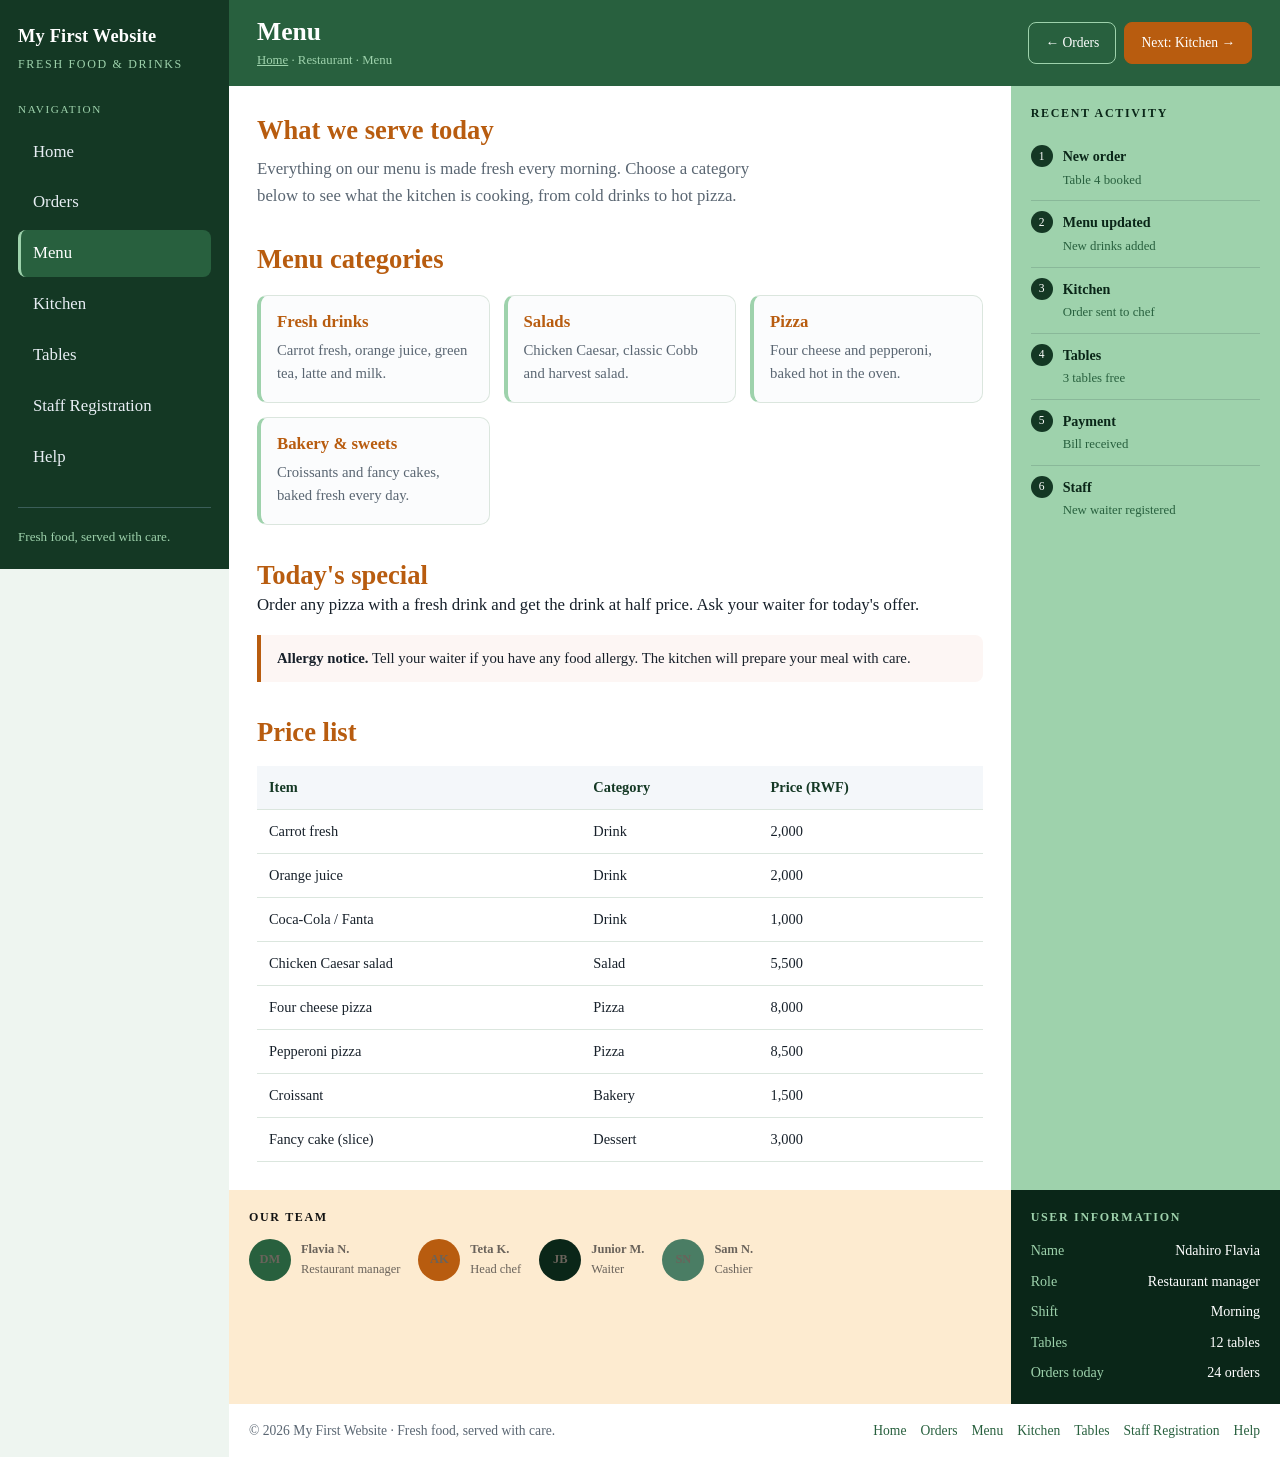
==== commit d40f3498: "Restaurant menu" ====
--- a/index.html
+++ b/index.html
@@ -5,200 +5,140 @@
     <meta name="viewport" content="width=device-width, initial-scale=1.0" />
     <meta
       name="description"
-      content="CSS Grid study: the dashboard sketch that became the layout of this entire website."
+      content="Restaurant menu: fresh drinks, salads, pizzas and desserts."
     />
-    <title>Grid · My First Website</title>
+    <title>Menu · My First Website</title>
     <link rel="stylesheet" href="css/styles.css" />
   </head>
 
   <body>
     <a class="skip-link" href="#main">Skip to main content</a>
     <div class="app">
-  
+
       <aside class="sidebar">
-        <p class="brand">My First Website<span>HTML &amp; CSS only</span></p>
+        <p class="brand">My First Website<span>Fresh Food &amp; Drinks</span></p>
 
         <p class="nav-label">Navigation</p>
         <nav class="side-nav" aria-label="Main navigation">
           <ul>
             <li><a href="index.html">Home</a></li>
-            <li><a href="dashboard.html">Dashboard</a></li>
-            <li><a href="index2.html">CSS Selectors</a></li>
-            <li><a href="flex.html">Flexbox</a></li>
-            <li><a href="grid.html" aria-current="page">Grid</a></li>
-            <li><a href="form.html">Registration</a></li>
-            <li><a href="docs.html">Documentation</a></li>
+            <li><a href="Dashbroad.html">Orders</a></li>
+            <li><a href="index.html" aria-current="page">Menu</a></li>
+            <li><a href="flex.html">Kitchen</a></li>
+            <li><a href="grid.html">Tables</a></li>
+            <li><a href="form.html">Staff Registration</a></li>
+            <li><a href="docs.html">Help</a></li>
           </ul>
         </nav>
 
-        <p class="side-note">
-          Every page on this site reuses one grid layout — the same sketch from
-          the Grid lesson.
-        </p>
+        <p class="side-note">Fresh food, served with care.</p>
       </aside>
 
       <header class="topbar">
         <div>
-          <h1>CSS Grid</h1>
-          <p class="crumbs"><a href="index.html">Home</a> · Lessons · Grid</p>
+          <h1>Menu</h1>
+          <p class="crumbs"><a href="index.html">Home</a> · Restaurant · Menu</p>
         </div>
         <div class="topbar-actions">
-          <a class="btn" href="flex.html">← Flexbox</a>
-          <a class="btn btn-solid" href="form.html">Next: Registration →</a>
+          <a class="btn" href="dashboard.html">← Orders</a>
+          <a class="btn btn-solid" href="flex.html">Next: Kitchen →</a>
         </div>
       </header>
 
       <main class="main panel" id="main">
-        <h2>The sketch that became this site</h2>
+        <h2>What we serve today</h2>
         <p class="lede">
-          This dashboard started as a 5&nbsp;×&nbsp;5 grid exercise: a sidebar, a
-          navbar, a main panel, a history list, a profile strip and a user
-          information box. That sketch is no longer a demo — it is the layout
-          you are reading this in.
+          Everything on our menu is made fresh every morning. Choose a
+          category below to see what the kitchen is cooking, from cold drinks
+          to hot pizza.
         </p>
 
         <section>
-          <h2>The original 5 × 5 demo</h2>
-          <p>
-            Five equal columns, five equal rows, and six children that each span
-            a different number of cells.
-          </p>
-
-          <div class="grid-demo">
-            <div class="div1">Side bar</div>
-            <div class="div2">Navbar with navigation</div>
-            <div class="div3">Main content with content cards</div>
-            <div class="div8">History as a list</div>
-            <div class="div9">Profile picture list</div>
-            <div class="div10">User information</div>
-          </div>
-
-          <pre><code>.grid-demo {
-  display: grid;
-  grid-template-columns: repeat(5, 1fr);
-  grid-template-rows: repeat(5, 1fr);
-  gap: 8px;
-}
-
-.div1 { grid-row: span 5 / span 5; }              /* full-height sidebar */
-.div2 { grid-column: span 4 / span 4; }           /* navbar across the top */
-.div3 { grid-column: span 3 / span 3;
-        grid-row: span 3 / span 3;
-        grid-column-start: 2; grid-row-start: 2; } /* main content */</code></pre>
-        </section>
-
-        <section>
-          <h2>From demo to real layout</h2>
-          <p>
-            Spans and line numbers work, but they are hard to read six months
-            later. Named areas say the same thing in a shape you can see at a
-            glance — so the shell of this site uses those instead.
-          </p>
-
-          <pre><code>.app {
-  display: grid;
-  grid-template-columns: 240px 1fr 1fr 300px;
-  grid-template-rows: auto 1fr auto auto;
-  grid-template-areas:
-    "side  nav   nav   nav"
-    "side  main  main  hist"
-    "side  prof  prof  user"
-    "side  foot  foot  foot";
-}
-
-.sidebar { grid-area: side; }
-.topbar  { grid-area: nav;  }
-.main    { grid-area: main; }</code></pre>
-
-          <div class="note">
-            <strong>Why <code>auto 1fr auto auto</code>?</strong> The navbar and
-            the bottom panels only need the height of their content
-            (<code>auto</code>), while <code>1fr</code> lets the main panel take
-            every remaining pixel — so short pages still fill the screen.
+          <h2>Menu categories</h2>
+          <div class="cards">
+            <div class="card">
+              <h3>Fresh drinks</h3>
+              <p>Carrot fresh, orange juice, green tea, latte and milk.</p>
+            </div>
+            <div class="card">
+              <h3>Salads</h3>
+              <p>Chicken Caesar, classic Cobb and harvest salad.</p>
+            </div>
+            <div class="card">
+              <h3>Pizza</h3>
+              <p>Four cheese and pepperoni, baked hot in the oven.</p>
+            </div>
+            <div class="card">
+              <h3>Bakery &amp; sweets</h3>
+              <p>Croissants and fancy cakes, baked fresh every day.</p>
+            </div>
           </div>
         </section>
 
         <section>
-          <h2>Making it responsive</h2>
+          <h2>Today's special</h2>
           <p>
-            Named areas make a breakpoint almost trivial: redraw the picture with
-            fewer columns and every panel follows.
+            Order any pizza with a fresh drink and get the drink at half
+            price. Ask your waiter for today's offer.
           </p>
 
-          <div class="cards">
-            <article class="card">
-              <h3>Above 1180px</h3>
-              <p>
-                Four columns. Sidebar, main content and the history panel all
-                sit side by side, with the profile and user boxes underneath.
-              </p>
-            </article>
-            <article class="card">
-              <h3>861px – 1180px</h3>
-              <p>
-                Three columns. The history panel drops below the main content and
-                its list becomes two columns so the height stays sensible.
-              </p>
-            </article>
-            <article class="card">
-              <h3>Up to 860px</h3>
-              <p>
-                One column. The sidebar turns into a horizontally scrollable row
-                of pills at the top, and every panel stacks in reading order.
-              </p>
-            </article>
-          </div>
-
-          <pre><code>@media (max-width: 860px) {
-  .app {
-    grid-template-columns: minmax(0, 1fr);
-    grid-template-areas:
-      "nav" "side" "main" "hist" "prof" "user" "foot";
-  }
-}</code></pre>
-
           <div class="note">
-            <strong>Try it:</strong> narrow this window and watch the panels
-            above change places. The demo grid itself stacks into a single
-            column below 560px, because five equal columns on a phone would be
-            unreadable.
+            <strong>Allergy notice.</strong> Tell your waiter if you have any
+            food allergy. The kitchen will prepare your meal with care.
           </div>
         </section>
 
         <section>
-          <h2>Useful grid vocabulary</h2>
+          <h2>Price list</h2>
           <div class="table-wrap">
             <table>
               <thead>
                 <tr>
-                  <th>Property</th>
-                  <th>What it does</th>
+                  <th>Item</th>
+                  <th>Category</th>
+                  <th>Price (RWF)</th>
                 </tr>
               </thead>
               <tbody>
                 <tr>
-                  <td><code>grid-template-columns</code></td>
-                  <td>Defines the column tracks, e.g. <code>repeat(5, 1fr)</code></td>
-                </tr>
-                <tr>
-                  <td><code>grid-template-areas</code></td>
-                  <td>Draws the layout as a picture of named regions</td>
-                </tr>
-                <tr>
-                  <td><code>grid-area</code></td>
-                  <td>Assigns an element to one of those names</td>
-                </tr>
-                <tr>
-                  <td><code>span n</code></td>
-                  <td>Makes an item cover <em>n</em> tracks</td>
-                </tr>
-                <tr>
-                  <td><code>minmax()</code></td>
-                  <td>A track that never shrinks or grows past given bounds</td>
-                </tr>
-                <tr>
-                  <td><code>auto-fit</code> + <code>minmax()</code></td>
-                  <td>Cards that rewrap themselves with no media query at all</td>
+                  <td>Carrot fresh</td>
+                  <td>Drink</td>
+                  <td>2,000</td>
+                </tr>
+                <tr>
+                  <td>Orange juice</td>
+                  <td>Drink</td>
+                  <td>2,000</td>
+                </tr>
+                <tr>
+                  <td>Coca-Cola / Fanta</td>
+                  <td>Drink</td>
+                  <td>1,000</td>
+                </tr>
+                <tr>
+                  <td>Chicken Caesar salad</td>
+                  <td>Salad</td>
+                  <td>5,500</td>
+                </tr>
+                <tr>
+                  <td>Four cheese pizza</td>
+                  <td>Pizza</td>
+                  <td>8,000</td>
+                </tr>
+                <tr>
+                  <td>Pepperoni pizza</td>
+                  <td>Pizza</td>
+                  <td>8,500</td>
+                </tr>
+                <tr>
+                  <td>Croissant</td>
+                  <td>Bakery</td>
+                  <td>1,500</td>
+                </tr>
+                <tr>
+                  <td>Fancy cake (slice)</td>
+                  <td>Dessert</td>
+                  <td>3,000</td>
                 </tr>
               </tbody>
             </table>
@@ -207,53 +147,53 @@
       </main>
 
       <section class="history">
-        <h2>Learning history</h2>
+        <h2>Recent activity</h2>
         <ol>
           <li>
-            <strong>Semantic HTML</strong>
-            <span>header, nav, main, article, footer</span>
-          </li>
-          <li>
-            <strong>Forms &amp; CSS basics</strong>
-            <span>A styled registration page</span>
-          </li>
-          <li>
-            <strong>Selectors</strong>
-            <span>Descendant, child and sibling</span>
-          </li>
-          <li>
-            <strong>Flexbox</strong>
-            <span>One axis, wrap, order, flex-grow</span>
-          </li>
-          <li>
-            <strong>CSS Grid</strong>
-            <span>Rows, columns, spans, named areas</span>
-          </li>
-          <li>
-            <strong>Responsive design</strong>
-            <span>Media queries and fluid units</span>
+            <strong>New order</strong>
+            <span>Table 4 booked</span>
+          </li>
+          <li>
+            <strong>Menu updated</strong>
+            <span>New drinks added</span>
+          </li>
+          <li>
+            <strong>Kitchen</strong>
+            <span>Order sent to chef</span>
+          </li>
+          <li>
+            <strong>Tables</strong>
+            <span>3 tables free</span>
+          </li>
+          <li>
+            <strong>Payment</strong>
+            <span>Bill received</span>
+          </li>
+          <li>
+            <strong>Staff</strong>
+            <span>New waiter registered</span>
           </li>
         </ol>
       </section>
 
       <section class="profiles">
-        <h2>Study group</h2>
+        <h2>Our team</h2>
         <ul class="avatars">
           <li>
             <span class="avatar" aria-hidden="true">DM</span>
-            <span><b>Derrick M.</b><span>Building this site</span></span>
+            <span><b>Flavia N.</b><span>Restaurant manager</span></span>
           </li>
           <li>
             <span class="avatar avatar-2" aria-hidden="true">AK</span>
-            <span><b>Alice K.</b><span>Reviewing markup</span></span>
+            <span><b>Teta K.</b><span>Head chef</span></span>
           </li>
           <li>
             <span class="avatar avatar-3" aria-hidden="true">JB</span>
-            <span><b>Jean B.</b><span>Testing on mobile</span></span>
+            <span><b>Junior M.</b><span>Waiter</span></span>
           </li>
           <li>
             <span class="avatar avatar-4" aria-hidden="true">SN</span>
-            <span><b>Sam N.</b><span>Checking contrast</span></span>
+            <span><b>Sam N.</b><span>Cashier</span></span>
           </li>
         </ul>
       </section>
@@ -262,28 +202,28 @@
         <h2>User information</h2>
         <dl>
           <dt>Name</dt>
-          <dd>Derrick Mugisha</dd>
+          <dd>Ndahiro Flavia</dd>
           <dt>Role</dt>
-          <dd>Front-end learner</dd>
-          <dt>Current unit</dt>
-          <dd>Layout &amp; responsiveness</dd>
-          <dt>Stack</dt>
-          <dd>HTML · CSS</dd>
-          <dt>Progress</dt>
-          <dd>6 of 6 lessons</dd>
+          <dd>Restaurant manager</dd>
+          <dt>Shift</dt>
+          <dd>Morning</dd>
+          <dt>Tables</dt>
+          <dd>12 tables</dd>
+          <dt>Orders today</dt>
+          <dd>24 orders</dd>
         </dl>
       </section>
 
       <footer class="footer">
-        <p>© 2026 My Tech Blog · Built by hand with HTML and CSS.</p>
+        <p>© 2026 My First Website · Fresh food, served with care.</p>
         <nav aria-label="Footer navigation">
           <a href="index.html">Home</a>
-          <a href="dashboard.html">Dashboard</a>
-          <a href="index2.html">CSS Selectors</a>
-          <a href="flex.html">Flexbox</a>
-          <a href="grid.html">Grid</a>
-          <a href="form.html">Registration</a>
-          <a href="docs.html">Documentation</a>
+          <a href="dashboard.html">Orders</a>
+          <a href="index.html">Menu</a>
+          <a href="flex.html">Kitchen</a>
+          <a href="grid.html">Tables</a>
+          <a href="form.html">Staff Registration</a>
+          <a href="docs.html">Help</a>
         </nav>
       </footer>
     </div>
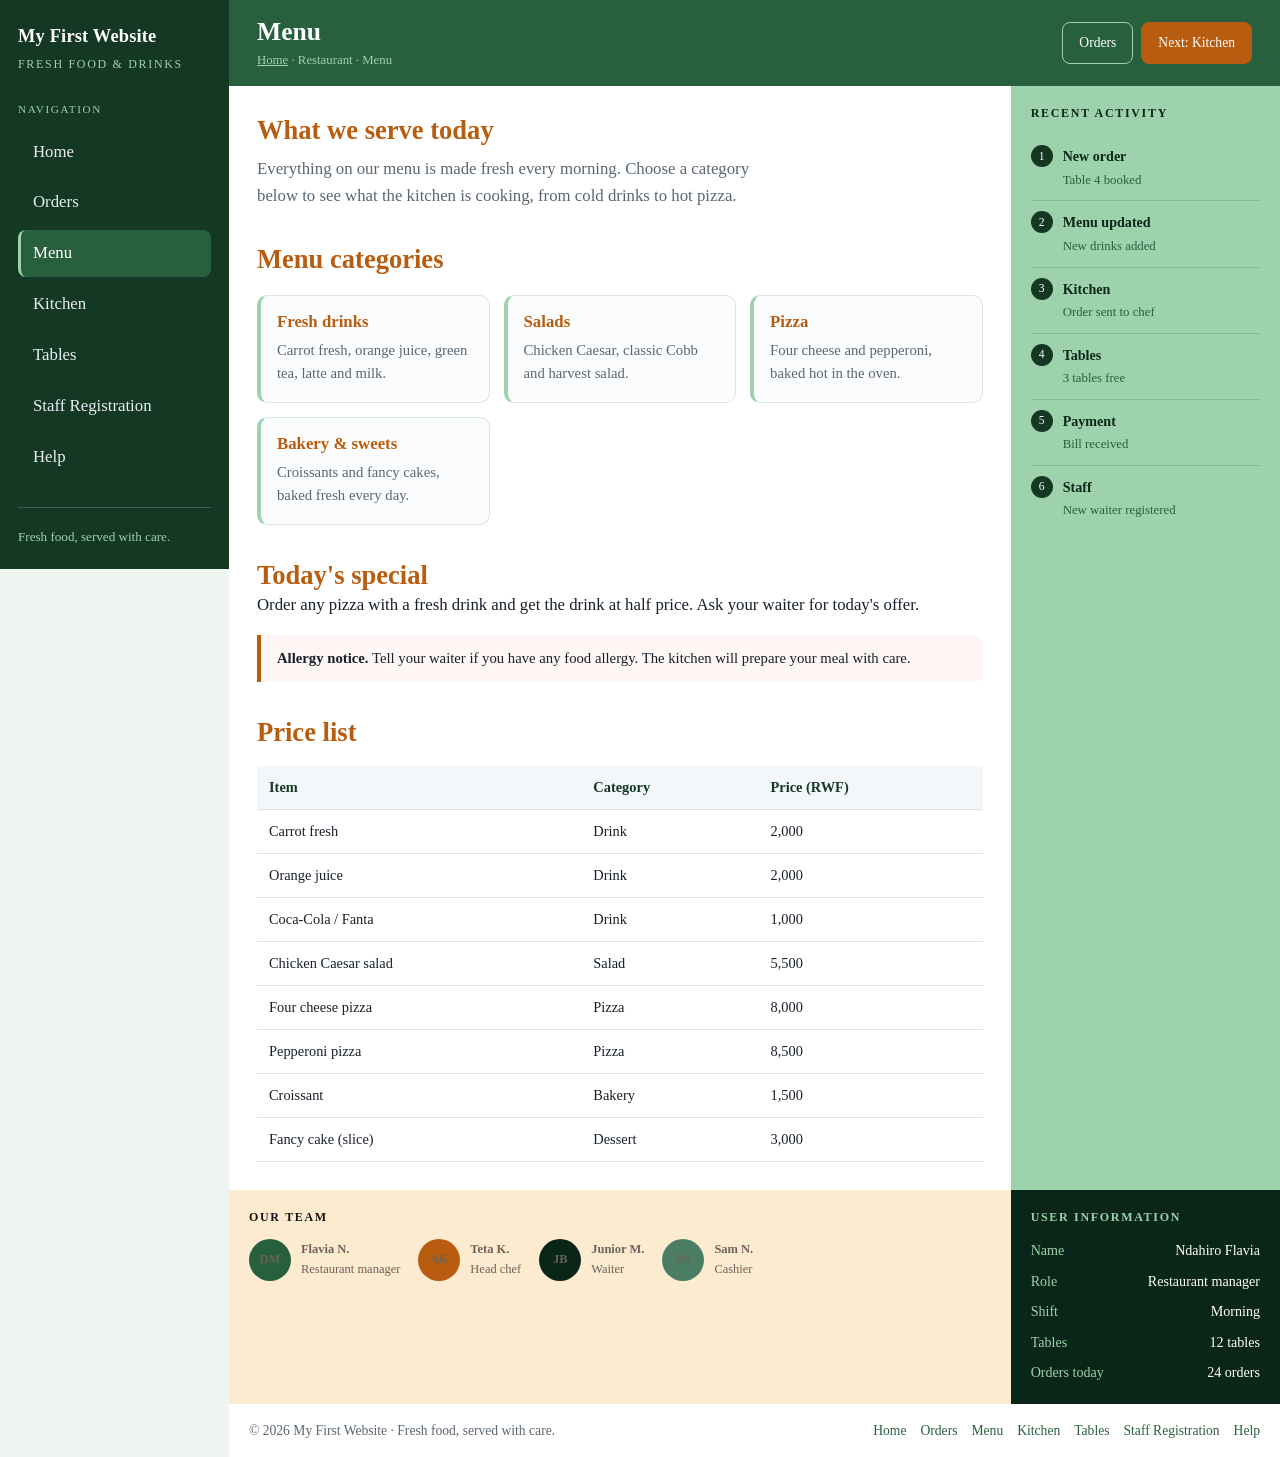
==== commit 9805878c: "Green Plant Restaurant" ====
--- a/index.html
+++ b/index.html
@@ -40,8 +40,8 @@
           <p class="crumbs"><a href="index.html">Home</a> · Restaurant · Menu</p>
         </div>
         <div class="topbar-actions">
-          <a class="btn" href="dashboard.html">← Orders</a>
-          <a class="btn btn-solid" href="flex.html">Next: Kitchen →</a>
+          <a class="btn" href="dashboard.html"> Orders</a>
+          <a class="btn btn-solid" href="flex.html">Next: Kitchen </a>
         </div>
       </header>
 
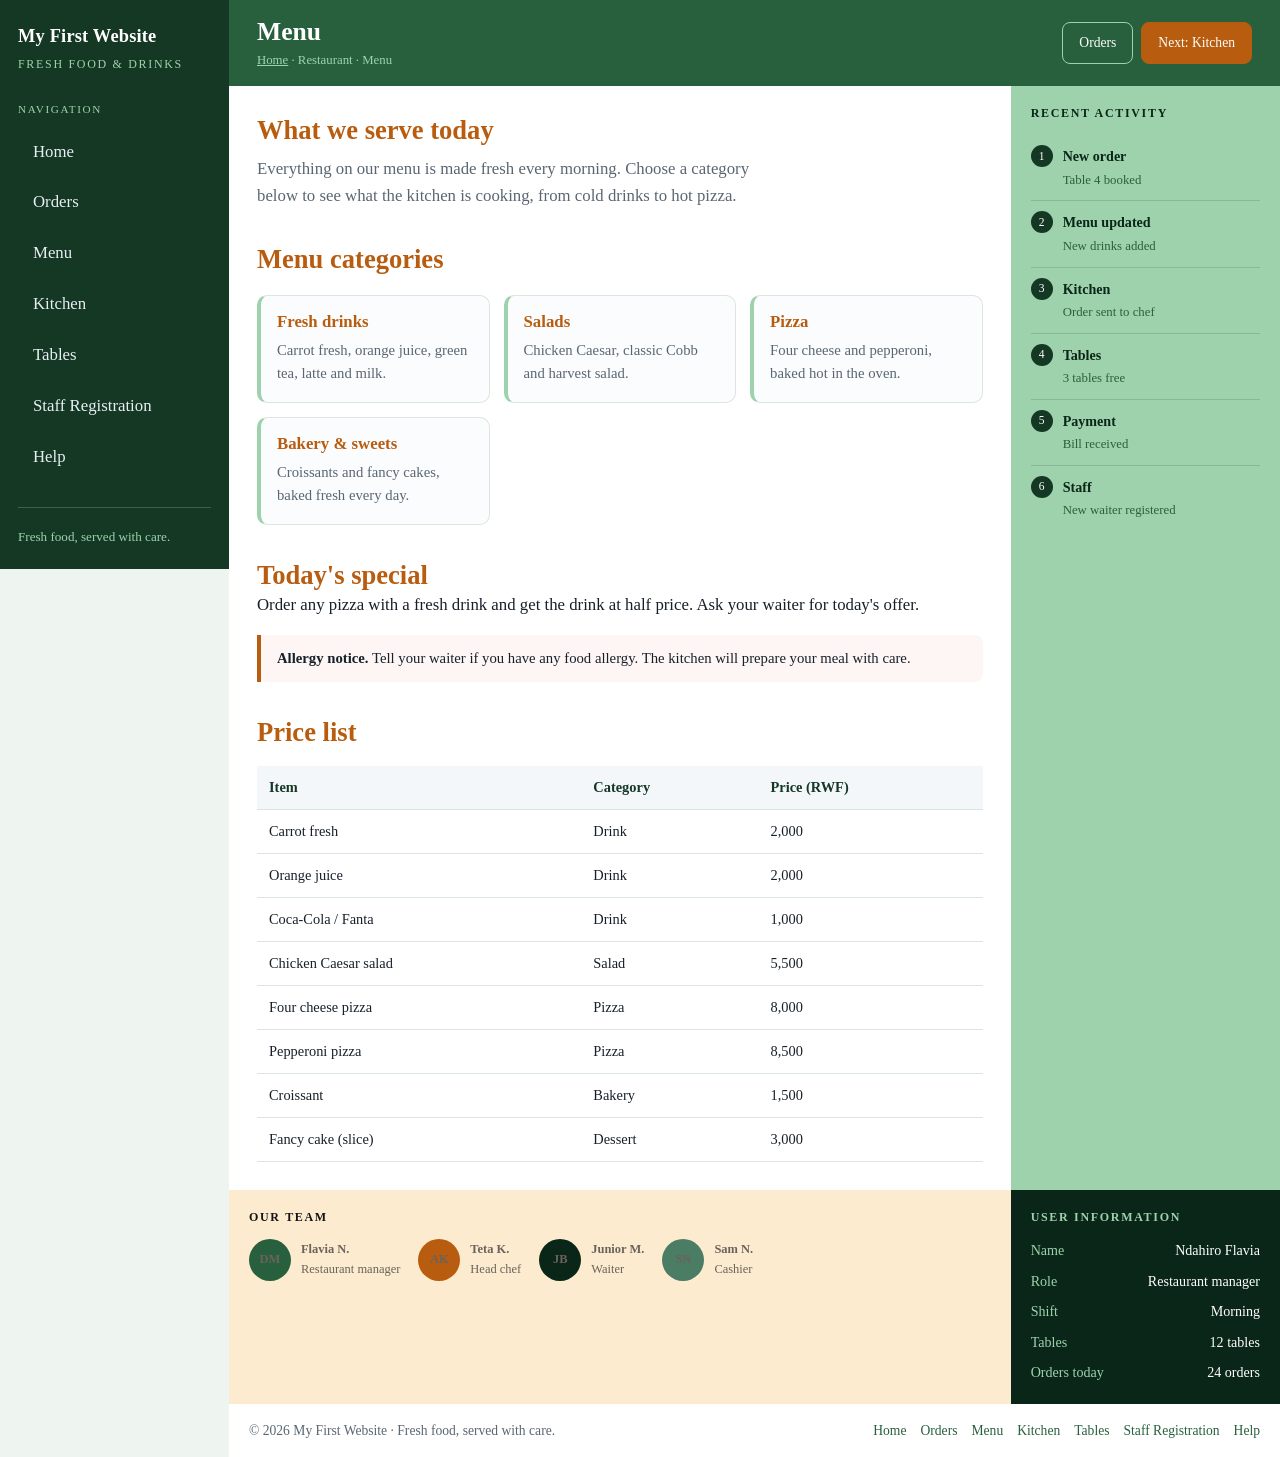
==== commit 78be3c24: "Green planet Restaurant" ====
--- a/index.html
+++ b/index.html
@@ -23,7 +23,7 @@
           <ul>
             <li><a href="index.html">Home</a></li>
             <li><a href="Dashbroad.html">Orders</a></li>
-            <li><a href="index.html" aria-current="page">Menu</a></li>
+            <li><a href="index.html">Menu</a></li>
             <li><a href="flex.html">Kitchen</a></li>
             <li><a href="grid.html">Tables</a></li>
             <li><a href="form.html">Staff Registration</a></li>
